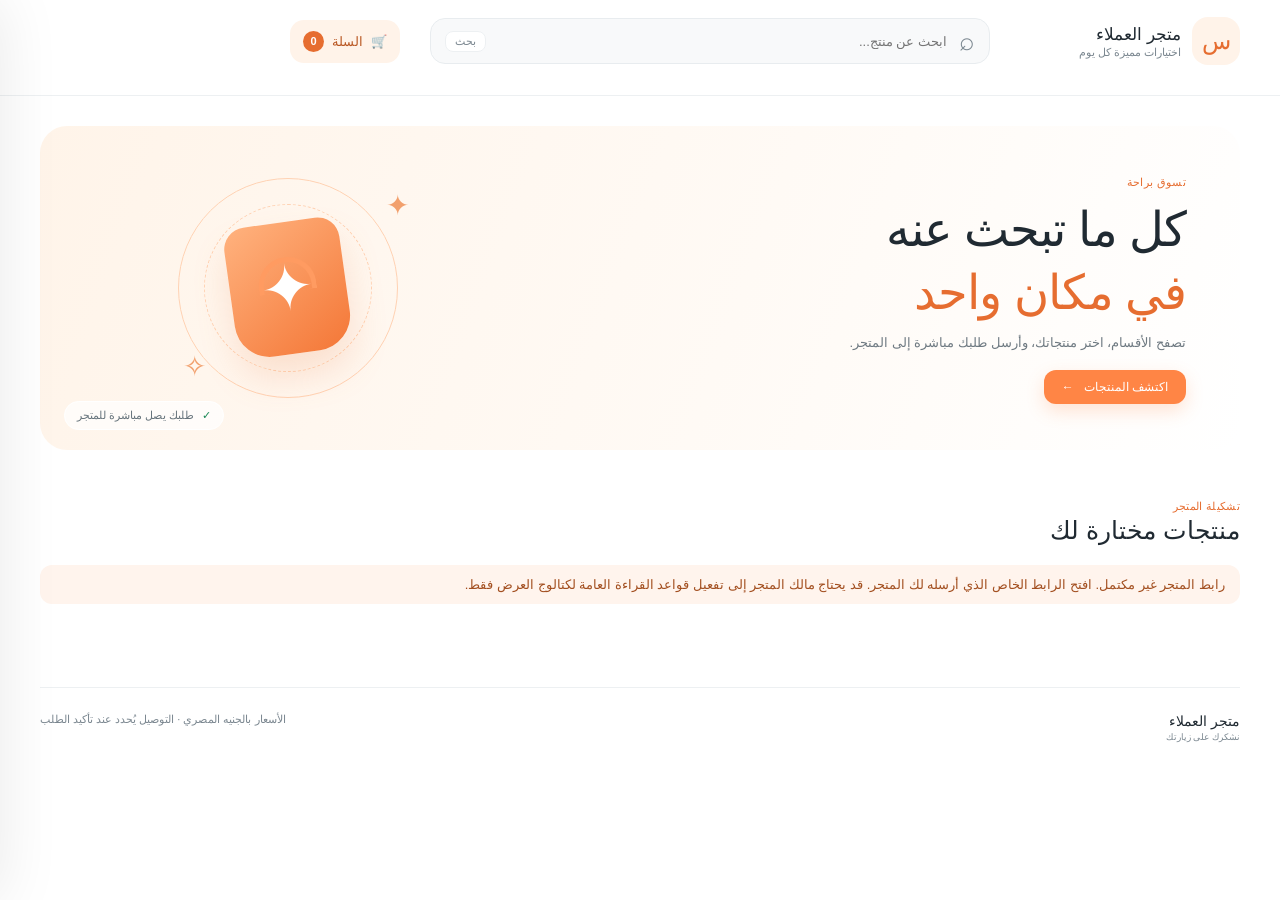
==== index.html @ 96eb4112 "Add files via upload Upload storefront files" ====
<!doctype html>
<html lang="ar" dir="rtl">
<head>
  <meta charset="utf-8">
  <meta name="viewport" content="width=device-width, initial-scale=1">
  <meta name="theme-color" content="#fff8f2">
  <meta name="description" content="تسوق منتجات المتجر بسهولة وأمان.">
  <title>متجر العملاء</title>
  <link rel="stylesheet" href="styles.css">
  <script src="firebase-config.js" defer></script>
  <script src="storefront.js" defer></script>
</head>
<body>
  <div id="loading" class="loading-screen" role="status" aria-live="polite">
    <span class="spinner"></span><span>نجهز المتجر لك...</span>
  </div>
  <header class="site-header">
    <div class="header-main wrap">
      <a class="brand" href="#top" aria-label="الصفحة الرئيسية">
        <span class="brand-logo-wrap"><img id="store-logo" alt="" hidden><span id="logo-fallback" class="logo-fallback">س</span></span>
        <span><strong id="store-name">متجر العملاء</strong><small>اختيارات مميزة كل يوم</small></span>
      </a>
      <label class="search"><span aria-hidden="true">⌕</span><input id="search-input" type="search" placeholder="ابحث عن منتج..." autocomplete="off"><kbd>بحث</kbd></label>
      <button id="cart-open" class="cart-button" type="button" aria-label="فتح سلة التسوق"><span aria-hidden="true">🛒</span><span>السلة</span><b id="cart-count">0</b></button>
    </div>
    <nav id="category-nav" class="category-nav wrap" aria-label="أقسام المتجر"></nav>
  </header>
  <main id="top" class="wrap">
    <section class="hero">
      <div class="hero-copy"><span class="eyebrow">تسوق براحة</span><h1>كل ما تبحث عنه<br><em>في مكان واحد</em></h1><p>تصفح الأقسام، اختر منتجاتك، وأرسل طلبك مباشرة إلى المتجر.</p><a href="#products" class="hero-link">اكتشف المنتجات <span aria-hidden="true">←</span></a></div>
      <div class="hero-art" aria-hidden="true"><span class="hero-orbit orbit-one"></span><span class="hero-orbit orbit-two"></span><span class="hero-bag">✦</span><span class="spark spark-one">✦</span><span class="spark spark-two">✧</span></div>
      <div class="hero-pill"><span>✓</span> طلبك يصل مباشرة للمتجر</div>
    </section>
    <section class="section-heading" id="products"><div><span class="eyebrow">تشكيلة المتجر</span><h2 id="section-title">منتجات مختارة لك</h2></div><span id="product-count" class="result-count"></span></section>
    <div id="notice" class="notice" hidden></div>
    <section id="product-grid" class="product-grid" aria-live="polite"></section>
    <div id="empty-state" class="empty-state" hidden><span>⌕</span><h3>لا توجد منتجات هنا الآن</h3><p>جرّب اختيار قسم آخر أو تغيير عبارة البحث.</p></div>
    <footer class="site-footer"><div class="footer-brand"><span id="footer-store-name">متجر العملاء</span><small>نشكرك على زيارتك</small></div><span>الأسعار بالجنيه المصري · التوصيل يُحدد عند تأكيد الطلب</span></footer>
  </main>

  <div id="cart-overlay" class="overlay" hidden></div>
  <aside id="cart-drawer" class="cart-drawer" aria-label="سلة التسوق" aria-hidden="true">
    <div class="drawer-head"><div><span class="eyebrow">مشترياتك</span><h2>سلة التسوق</h2></div><button id="cart-close" class="icon-button" type="button" aria-label="إغلاق السلة">×</button></div>
    <div id="cart-items" class="cart-items"></div>
    <div class="cart-bottom"><div class="total-row"><span>الإجمالي</span><strong id="cart-total">0 ج.م</strong></div><p class="shipping-note">السعر لا يشمل التوصيل. يتم تحديد رسوم التوصيل عند التواصل معك.</p><button id="checkout-open" class="primary-button full" type="button" disabled>متابعة الشراء <span>←</span></button></div>
  </aside>

  <div id="checkout-overlay" class="overlay modal-overlay" hidden></div>
  <section id="checkout-modal" class="checkout-modal" role="dialog" aria-modal="true" aria-labelledby="checkout-title" aria-hidden="true">
    <div class="drawer-head"><div><span class="eyebrow">خطوة أخيرة</span><h2 id="checkout-title">بيانات التوصيل</h2></div><button id="checkout-close" class="icon-button" type="button" aria-label="إغلاق">×</button></div>
    <p class="modal-summary">أدخل بياناتك ليراجع المتجر طلبك ويتواصل معك لتأكيد التوصيل.</p>
    <form id="checkout-form">
      <label>الاسم الكامل<input name="customerName" maxlength="100" required autocomplete="name"></label>
      <label>رقم الهاتف<input name="phone" type="tel" maxlength="30" required autocomplete="tel" inputmode="tel"></label>
      <label>العنوان بالتفصيل<textarea name="address" maxlength="500" required rows="3" autocomplete="street-address"></textarea></label>
      <label>ملاحظات إضافية <span class="optional">اختياري</span><textarea name="notes" maxlength="300" rows="2"></textarea></label>
      <div class="checkout-total"><span>الإجمالي قبل التوصيل</span><strong id="checkout-total">0 ج.م</strong></div>
      <button id="submit-order" class="primary-button full" type="submit">إرسال الطلب</button>
      <p id="checkout-message" class="form-message" role="status"></p>
    </form>
  </section>
</body>
</html>
---- styles.css ----
:root{font-family:"Cairo",Tahoma,Arial,sans-serif;color:#202a32;background:#fff;font-synthesis:none;text-rendering:optimizeLegibility;--orange:#ff8545;--orange-dark:#e66d30;--peach:#fff3e9;--ink:#202a32;--muted:#7b8790;--line:#edf0f2;--green:#198754;--shadow:0 12px 36px rgba(32,42,50,.08)}*{box-sizing:border-box}body{margin:0;background:#fff}button,input,textarea{font:inherit}button{cursor:pointer}.wrap{width:min(1200px,calc(100% - 40px));margin-inline:auto}.loading-screen{position:fixed;inset:0;background:#fff;z-index:50;display:flex;align-items:center;justify-content:center;gap:12px;color:var(--muted);transition:opacity .25s}.loading-screen.done{opacity:0;pointer-events:none}.spinner{width:24px;height:24px;border:3px solid #ffe0ca;border-top-color:var(--orange);border-radius:50%;animation:spin .7s linear infinite}@keyframes spin{to{transform:rotate(360deg)}}.site-header{position:sticky;top:0;background:rgba(255,255,255,.96);backdrop-filter:blur(14px);z-index:10;border-bottom:1px solid var(--line)}.header-main{height:82px;display:flex;align-items:center;gap:30px}.brand{display:flex;align-items:center;gap:11px;text-decoration:none;color:inherit;min-width:220px}.brand-logo-wrap{width:48px;height:48px;border-radius:16px;background:var(--peach);display:grid;place-items:center;overflow:hidden}.brand-logo-wrap img{width:100%;height:100%;object-fit:cover}.logo-fallback{font-size:24px;font-weight:800;color:var(--orange-dark)}.brand strong,.brand small{display:block}.brand strong{font-size:17px}.brand small{font-size:11px;color:var(--muted);margin-top:1px}.search{display:flex;align-items:center;gap:10px;flex:1;max-width:560px;height:46px;border:1px solid #e8ecef;background:#f8f9fa;border-radius:15px;padding:0 14px;color:var(--muted)}.search>span{font-size:26px;line-height:1}.search input{min-width:0;flex:1;border:0;outline:0;background:transparent;color:var(--ink);font-size:13px}.search kbd{font:inherit;font-size:11px;border-radius:8px;padding:3px 9px;background:#fff;border:1px solid var(--line)}.cart-button{display:flex;align-items:center;gap:8px;border:0;background:var(--peach);color:#b95723;border-radius:14px;padding:11px 13px;font-size:13px;font-weight:700;white-space:nowrap}.cart-button b{display:grid;place-items:center;min-width:21px;height:21px;padding:0 5px;border-radius:20px;color:#fff;background:var(--orange-dark);font-size:11px}.category-nav{display:flex;gap:9px;overflow:auto;scrollbar-width:none;padding:0 0 13px}.category-nav::-webkit-scrollbar{display:none}.category-chip{border:1px solid transparent;background:#f6f7f8;border-radius:20px;padding:7px 17px;color:#56616a;font-size:12px;white-space:nowrap;transition:.18s}.category-chip:hover,.category-chip.active{background:var(--peach);color:#c65e27;border-color:#ffdfc9}.hero{position:relative;margin:30px auto 46px;min-height:300px;border-radius:27px;overflow:hidden;background:linear-gradient(110deg,#fff4e9,#fffaf5 58%,#fff);padding:46px 54px;display:flex;align-items:center}.hero-copy{position:relative;z-index:2;max-width:490px}.eyebrow{text-transform:none;font-size:11px;font-weight:700;letter-spacing:.03em;color:var(--orange-dark)}.hero h1{font-size:clamp(30px,4vw,48px);line-height:1.32;margin:8px 0 10px;letter-spacing:-1px}.hero h1 em{font-style:normal;color:var(--orange-dark)}.hero p{font-size:13px;color:#6f7a82;margin:0 0 20px}.hero-link{display:inline-flex;gap:10px;align-items:center;background:var(--orange);color:white;text-decoration:none;border-radius:12px;padding:10px 18px;font-size:12px;font-weight:700;box-shadow:0 7px 18px #ff854538}.hero-art{position:absolute;left:9%;top:50%;transform:translateY(-50%);width:280px;height:250px;display:grid;place-items:center}.hero-orbit{position:absolute;border-radius:50%;border:1px solid #ffd2b3}.orbit-one{width:220px;height:220px}.orbit-two{width:168px;height:168px;border-style:dashed}.hero-bag{width:116px;height:132px;background:linear-gradient(145deg,#ffb27e,#f47737);color:#fff;font-size:64px;display:grid;place-items:center;border-radius:22px 22px 35px 35px;box-shadow:0 22px 36px #e9895033;transform:rotate(-8deg)}.hero-bag:before{content:"";position:absolute;width:48px;height:30px;border:5px solid #ff9b61;border-bottom:0;border-radius:30px 30px 0 0;top:35px}.spark{position:absolute;color:#f2a06d;font-size:28px}.spark-one{right:19px;top:26px}.spark-two{left:35px;bottom:30px}.hero-pill{position:absolute;bottom:20px;left:24px;color:#66737b;font-size:11px;background:#ffffffb8;border:1px solid #fff;border-radius:30px;padding:7px 12px}.hero-pill span{color:var(--green);font-weight:800;margin-left:5px}.section-heading{display:flex;align-items:end;justify-content:space-between;margin:0 0 20px}.section-heading h2{font-size:25px;margin:2px 0 0}.result-count{font-size:12px;color:var(--muted)}.product-grid{display:grid;grid-template-columns:repeat(4,minmax(0,1fr));gap:18px}.product-card{min-width:0;border:1px solid #edf0f2;border-radius:18px;background:white;overflow:hidden;transition:transform .2s,box-shadow .2s,border-color .2s}.product-card:hover{transform:translateY(-4px);box-shadow:var(--shadow);border-color:#ffe1cd}.product-image{height:220px;background:#f6f7f8;position:relative;overflow:hidden}.product-image img{width:100%;height:100%;object-fit:cover;display:block;transition:transform .35s}.product-card:hover .product-image img{transform:scale(1.04)}.image-placeholder{height:100%;display:grid;place-items:center;color:#c9cfd3;font-size:52px;background:linear-gradient(135deg,#f9f3ee,#f5f7f8)}.discount-badge{position:absolute;top:12px;right:12px;background:#ff744d;color:white;padding:4px 9px;border-radius:9px;font-size:10px;font-weight:800}.photo-count{position:absolute;bottom:10px;left:10px;background:#202a32a6;color:#fff;border-radius:20px;padding:3px 8px;font-size:10px}.product-info{padding:13px 14px 14px}.product-category{font-size:10px;color:var(--orange-dark);font-weight:700}.product-name{font-size:13px;line-height:1.7;height:45px;overflow:hidden;margin:4px 0;color:#303b43}.product-description{font-size:11px;color:var(--muted);height:35px;overflow:hidden;margin:-1px 0 8px;line-height:1.6}.price-line{display:flex;align-items:baseline;gap:8px;flex-wrap:wrap}.current-price{font-size:18px;font-weight:800;color:#242f37}.old-price{font-size:11px;text-decoration:line-through;color:#9ba4aa}.currency{font-size:10px;color:var(--muted)}.add-cart{width:100%;margin-top:12px;border:1px solid #ffdfca;color:#c65e27;background:#fff8f2;border-radius:11px;padding:9px;font-weight:700;font-size:12px;transition:.2s}.add-cart:hover{background:var(--orange);color:#fff;border-color:var(--orange)}.empty-state{text-align:center;padding:70px 15px;color:var(--muted)}.empty-state>span{font-size:36px;color:#ffbc94}.empty-state h3{color:var(--ink);margin:8px 0}.empty-state p{font-size:13px}.notice{margin-bottom:18px;padding:12px 15px;border-radius:12px;background:#fff4ed;color:#a34f20;font-size:13px}.site-footer{border-top:1px solid var(--line);margin-top:65px;padding:25px 0 34px;display:flex;justify-content:space-between;gap:18px;color:var(--muted);font-size:11px}.footer-brand span,.footer-brand small{display:block}.footer-brand span{font-size:14px;color:var(--ink);font-weight:700}.footer-brand small{margin-top:2px}.overlay{position:fixed;inset:0;background:rgba(20,29,36,.42);z-index:20;backdrop-filter:blur(2px)}.cart-drawer{position:fixed;z-index:21;inset-block:0;left:0;width:min(440px,100%);background:#fff;transform:translateX(-105%);transition:transform .27s ease;display:flex;flex-direction:column;padding:25px 24px 20px;box-shadow:20px 0 60px #00000018}.cart-drawer.open{transform:translateX(0)}.drawer-head{display:flex;align-items:center;justify-content:space-between;border-bottom:1px solid var(--line);padding-bottom:16px}.drawer-head h2{font-size:22px;margin:1px 0 0}.icon-button{border:0;background:#f4f5f6;color:#5e6971;border-radius:50%;width:36px;height:36px;font-size:24px;line-height:1}.cart-items{overflow:auto;flex:1;padding:12px 0}.cart-empty{text-align:center;color:var(--muted);padding:55px 10px;font-size:13px}.cart-row{display:grid;grid-template-columns:68px 1fr auto;gap:12px;padding:13px 0;border-bottom:1px solid var(--line)}.cart-thumb{width:68px;height:70px;object-fit:cover;border-radius:12px;background:#f5f6f7}.cart-row-name{font-size:12px;font-weight:700;line-height:1.6}.cart-row-price{font-size:11px;color:#b65725;margin-top:4px}.quantity-control{display:flex;align-items:center;gap:9px;margin-top:8px}.quantity-control button{width:25px;height:25px;border:1px solid var(--line);background:white;border-radius:8px;color:#66727b}.quantity-control span{font-size:11px;min-width:12px;text-align:center}.remove-item{align-self:start;border:0;background:none;color:#a6afb4;font-size:18px}.cart-bottom{border-top:1px solid var(--line);padding-top:16px}.total-row,.checkout-total{display:flex;justify-content:space-between;align-items:center;font-size:13px}.total-row strong,.checkout-total strong{font-size:19px}.shipping-note{font-size:11px;color:var(--muted);line-height:1.8;margin:6px 0 15px}.primary-button{border:0;background:var(--orange);color:white;border-radius:12px;padding:13px 18px;font-size:13px;font-weight:800;box-shadow:0 7px 18px #ff85452d}.primary-button:disabled{opacity:.45;box-shadow:none;cursor:not-allowed}.primary-button:hover:not(:disabled){background:var(--orange-dark)}.primary-button.full{width:100%}.primary-button span{margin-right:6px}.checkout-modal{position:fixed;z-index:22;left:50%;top:50%;transform:translate(-50%,-45%) scale(.98);opacity:0;pointer-events:none;width:min(510px,calc(100% - 28px));max-height:min(90vh,800px);overflow:auto;background:#fff;border-radius:22px;padding:23px;box-shadow:0 25px 80px #0002;transition:opacity .2s,transform .2s}.checkout-modal.open{opacity:1;pointer-events:auto;transform:translate(-50%,-50%) scale(1)}.modal-overlay{z-index:21}.modal-summary{font-size:12px;color:var(--muted);line-height:1.8;margin:15px 0}.checkout-modal form>label{display:block;margin:12px 0;font-size:12px;font-weight:700}.checkout-modal input,.checkout-modal textarea{display:block;width:100%;margin-top:6px;padding:10px 12px;border:1px solid #e6eaed;border-radius:10px;outline:none;resize:vertical;font-weight:400;font-size:13px}.checkout-modal input:focus,.checkout-modal textarea:focus{border-color:#ffb184;box-shadow:0 0 0 3px #ff85451c}.optional{color:var(--muted);font-weight:400}.checkout-total{border-top:1px solid var(--line);padding:14px 0;margin-top:10px}.form-message{font-size:12px;color:var(--muted);min-height:20px;text-align:center;margin-bottom:0}.form-message.error{color:#b42318}.form-message.success{color:var(--green)}body.lock-scroll{overflow:hidden}
@media(max-width:900px){.product-grid{grid-template-columns:repeat(3,minmax(0,1fr))}.hero-art{left:3%;opacity:.75}.hero-copy{max-width:55%}.brand{min-width:185px}.header-main{gap:16px}}
@media(max-width:650px){.wrap{width:min(100% - 26px,520px)}.header-main{height:auto;min-height:72px;gap:10px;flex-wrap:wrap;padding:11px 0}.brand{min-width:0;flex:1}.brand-logo-wrap{width:42px;height:42px}.brand strong{font-size:14px}.brand small{font-size:10px}.search{order:3;max-width:none;flex-basis:100%;height:42px}.cart-button{padding:10px}.cart-button>span:nth-child(2){display:none}.category-nav{padding-bottom:10px}.hero{min-height:270px;margin:20px auto 35px;padding:30px 23px;border-radius:21px}.hero-copy{max-width:75%}.hero h1{font-size:32px}.hero p{font-size:11px;max-width:230px}.hero-art{left:-60px;transform:translateY(-50%) scale(.72);opacity:.42}.hero-pill{font-size:9px;bottom:13px;left:12px}.section-heading h2{font-size:21px}.product-grid{grid-template-columns:repeat(2,minmax(0,1fr));gap:11px}.product-image{height:clamp(145px,48vw,220px)}.product-info{padding:10px}.product-name{font-size:12px;height:41px}.product-description{font-size:10px}.current-price{font-size:16px}.add-cart{font-size:11px;padding:8px}.site-footer{flex-direction:column;margin-top:40px}.site-footer>span{max-width:300px}.cart-drawer{padding:20px 17px 15px}}
@media(prefers-reduced-motion:reduce){*,*:before,*:after{animation-duration:.01ms!important;animation-iteration-count:1!important;scroll-behavior:auto!important;transition-duration:.01ms!important}}
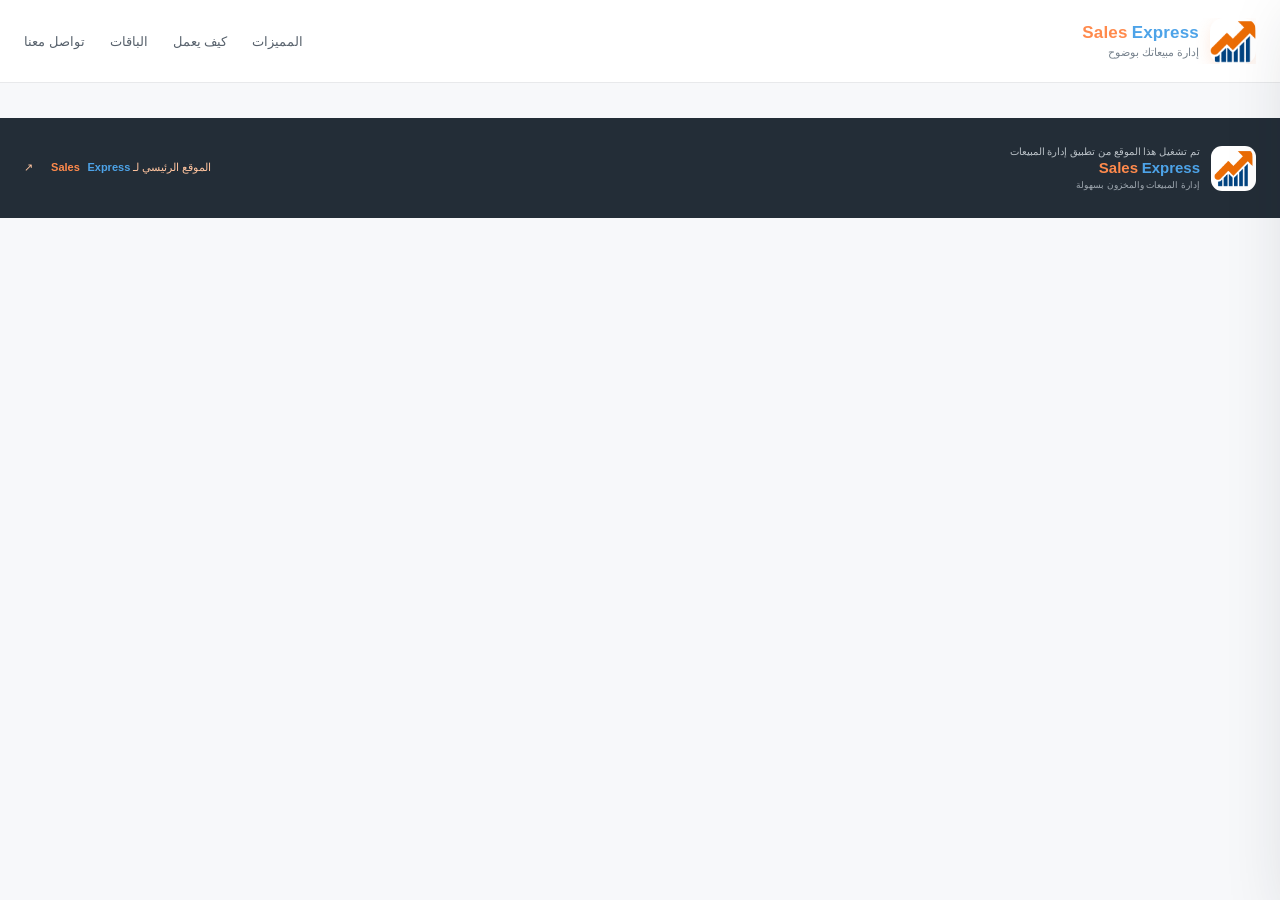
==== commit beda8f59: "Add files via upload" ====
--- a/index.html
+++ b/index.html
@@ -1,63 +1,70 @@
 <!doctype html>
 <html lang="ar" dir="rtl">
 <head>
-  <meta charset="utf-8">
-  <meta name="viewport" content="width=device-width, initial-scale=1">
-  <meta name="theme-color" content="#fff8f2">
-  <meta name="description" content="تسوق منتجات المتجر بسهولة وأمان.">
-  <title>متجر العملاء</title>
-  <link rel="stylesheet" href="styles.css">
-  <script src="firebase-config.js" defer></script>
-  <script src="storefront.js" defer></script>
+  <meta charset="utf-8"><meta name="viewport" content="width=device-width, initial-scale=1">
+  <meta name="theme-color" content="#f7f8fa"><meta name="description" content="Sales Express — نظام إدارة مبيعات ومخزون وفواتير متكامل.">
+  <title>Sales Express | إدارة مبيعاتك بسهولة</title>
+  <link rel="icon" href="assets/sales-express.ico"><link rel="stylesheet" href="styles.css">
+  <script src="firebase-config.js" defer></script><script src="storefront.js" defer></script>
 </head>
 <body>
-  <div id="loading" class="loading-screen" role="status" aria-live="polite">
-    <span class="spinner"></span><span>نجهز المتجر لك...</span>
-  </div>
+  <div id="loading" class="loading-screen" role="status" aria-live="polite"><span class="spinner"></span><span>نجهز لك التجربة...</span></div>
   <header class="site-header">
     <div class="header-main wrap">
-      <a class="brand" href="#top" aria-label="الصفحة الرئيسية">
-        <span class="brand-logo-wrap"><img id="store-logo" alt="" hidden><span id="logo-fallback" class="logo-fallback">س</span></span>
-        <span><strong id="store-name">متجر العملاء</strong><small>اختيارات مميزة كل يوم</small></span>
+      <a class="app-brand" href="./" aria-label="الصفحة الرئيسية لتطبيق Sales Express">
+        <img src="assets/sales-express.png" alt="" class="app-logo"><span><strong class="brand-word"><span class="brand-sales">Sales</span><span class="brand-express">Express</span></strong><small>إدارة مبيعاتك بوضوح</small></span>
       </a>
-      <label class="search"><span aria-hidden="true">⌕</span><input id="search-input" type="search" placeholder="ابحث عن منتج..." autocomplete="off"><kbd>بحث</kbd></label>
-      <button id="cart-open" class="cart-button" type="button" aria-label="فتح سلة التسوق"><span aria-hidden="true">🛒</span><span>السلة</span><b id="cart-count">0</b></button>
+      <label id="store-search" class="search" hidden><svg viewBox="0 0 24 24" aria-hidden="true"><circle cx="10.8" cy="10.8" r="6.3"></circle><path d="m16 16 4.5 4.5"></path></svg><input id="search-input" type="search" placeholder="ابحث عن منتج أو كود..." autocomplete="off"><kbd>بحث</kbd></label>
+      <nav class="top-links" id="marketing-nav"><a href="#features">المميزات</a><a href="#workflow">كيف يعمل</a><a href="#plans">الباقات</a><a href="#contact">تواصل معنا</a></nav>
+      <div id="store-actions" class="header-actions" hidden>
+        <button id="store-info-open" class="header-icon-button" type="button" aria-label="معلومات المتجر" title="معلومات المتجر"><svg viewBox="0 0 24 24" aria-hidden="true"><path d="M4 6h16M4 12h16M4 18h16"></path></svg><span>المتجر</span></button>
+        <button id="categories-open" class="header-icon-button" type="button" aria-expanded="false"><svg viewBox="0 0 24 24" aria-hidden="true"><rect x="4" y="4" width="6" height="6" rx="1"></rect><rect x="14" y="4" width="6" height="6" rx="1"></rect><rect x="4" y="14" width="6" height="6" rx="1"></rect><rect x="14" y="14" width="6" height="6" rx="1"></rect></svg><span>الأقسام <b id="category-count">0</b></span></button>
+        <button id="orders-open" class="header-icon-button" type="button"><svg viewBox="0 0 24 24" aria-hidden="true"><path d="M6 3h12v18l-6-3.5L6 21z"></path><path d="M9 8h6M9 12h6"></path></svg><span>طلباتي</span></button>
+        <button id="cart-open" class="cart-button" type="button" aria-label="فتح سلة التسوق"><svg viewBox="0 0 24 24" aria-hidden="true"><path d="M3 4h2l2.2 11.2a2 2 0 0 0 2 1.6h8.3a2 2 0 0 0 1.9-1.4L21 8H6"></path><circle cx="10" cy="20" r="1"></circle><circle cx="18" cy="20" r="1"></circle></svg><span>السلة</span><b id="cart-count">0</b></button>
+      </div>
     </div>
-    <nav id="category-nav" class="category-nav wrap" aria-label="أقسام المتجر"></nav>
+    <div id="category-panel" class="category-panel wrap" hidden><div class="category-panel-head"><div><small>اكتشف المتجر</small><strong>تصفح حسب القسم</strong></div><label class="category-search"><svg viewBox="0 0 24 24"><circle cx="10.8" cy="10.8" r="6.3"></circle><path d="m16 16 4.5 4.5"></path></svg><input id="category-search-input" type="search" placeholder="ابحث عن قسم"></label><button id="categories-close" class="quiet-close" type="button" aria-label="إغلاق قائمة الأقسام">×</button></div><div id="category-nav" class="category-grid" aria-label="أقسام المتجر"></div></div>
   </header>
-  <main id="top" class="wrap">
-    <section class="hero">
-      <div class="hero-copy"><span class="eyebrow">تسوق براحة</span><h1>كل ما تبحث عنه<br><em>في مكان واحد</em></h1><p>تصفح الأقسام، اختر منتجاتك، وأرسل طلبك مباشرة إلى المتجر.</p><a href="#products" class="hero-link">اكتشف المنتجات <span aria-hidden="true">←</span></a></div>
-      <div class="hero-art" aria-hidden="true"><span class="hero-orbit orbit-one"></span><span class="hero-orbit orbit-two"></span><span class="hero-bag">✦</span><span class="spark spark-one">✦</span><span class="spark spark-two">✧</span></div>
-      <div class="hero-pill"><span>✓</span> طلبك يصل مباشرة للمتجر</div>
+
+  <main id="marketing-view" class="marketing-view" hidden>
+    <section class="marketing-hero wrap">
+      <div class="marketing-copy"><span class="eyebrow"><i></i> نظام مبيعات متكامل لمتجرك</span><h1>كل تفاصيل تجارتك،<br><em>في مكان واحد.</em></h1><p>نظّم البيع والمخزون والفواتير والعملاء من واجهة واحدة واضحة. <span class="brand-word"><span class="brand-sales">Sales </span><span class="brand-express">Express</span><i class="brand-shine" aria-hidden="true"></i></span> يساعدك تتابع يومك، من أول حركة بيع إلى التقارير.</p><div class="hero-actions"><a class="primary-link" href="#features">اكتشف المميزات <span>←</span></a><a class="text-link" href="#workflow">كيف يعمل التطبيق</a></div><div class="trust-line"><span class="trust-mark"><svg viewBox="0 0 24 24"><path d="m5 12 4 4L19 6"></path></svg></span> بيانات متجرك منفصلة لكل حساب وفروعه</div></div>
+      <div class="hero-visual"><img src="assets/commerce-dashboard.svg" alt="رسم توضيحي للوحة مبيعات وإدارة مخزون"/><div class="floating-stat stat-sales"><small>متابعة يومك</small><strong>مبيعاتك أوضح</strong><span>من شاشة واحدة</span></div><div class="floating-stat stat-stock"><span class="stat-dot"></span><span>حركة المخزون</span><strong>محدّثة باستمرار</strong></div></div>
+      <div class="hero-glow"></div>
     </section>
-    <section class="section-heading" id="products"><div><span class="eyebrow">تشكيلة المتجر</span><h2 id="section-title">منتجات مختارة لك</h2></div><span id="product-count" class="result-count"></span></section>
-    <div id="notice" class="notice" hidden></div>
-    <section id="product-grid" class="product-grid" aria-live="polite"></section>
-    <div id="empty-state" class="empty-state" hidden><span>⌕</span><h3>لا توجد منتجات هنا الآن</h3><p>جرّب اختيار قسم آخر أو تغيير عبارة البحث.</p></div>
-    <footer class="site-footer"><div class="footer-brand"><span id="footer-store-name">متجر العملاء</span><small>نشكرك على زيارتك</small></div><span>الأسعار بالجنيه المصري · التوصيل يُحدد عند تأكيد الطلب</span></footer>
+    <section class="benefit-strip"><div class="wrap benefit-grid"><div><span class="benefit-icon"><svg viewBox="0 0 24 24"><path d="M4 5h16v14H4zM8 9h8M8 13h4"></path></svg></span><span><strong>بيع أسرع</strong><small>فاتورة منظمة بخطوات قليلة</small></span></div><div><span class="benefit-icon"><svg viewBox="0 0 24 24"><path d="M4 7h16v13H4zM8 7V5a4 4 0 0 1 8 0v2M8 12h8"></path></svg></span><span><strong>مخزون أدق</strong><small>المنتجات والحركات في صورة واحدة</small></span></div><div><span class="benefit-icon"><svg viewBox="0 0 24 24"><circle cx="9" cy="8" r="3"></circle><path d="M3 20v-1a6 6 0 0 1 12 0v1zM16 5a3 3 0 0 1 0 6M18 14a5 5 0 0 1 3 5v1"></path></svg></span><span><strong>عملاء وموردون</strong><small>تابع التعاملات والأرصدة بسهولة</small></span></div><div><span class="benefit-icon"><svg viewBox="0 0 24 24"><path d="M4 19V5M4 19h17M8 15l3-4 3 2 5-7"></path></svg></span><span><strong>تقارير مفهومة</strong><small>اقرأ أداء نشاطك بوضوح</small></span></div></div></section>
+    <section id="features" class="features-section wrap"><div class="section-intro"><span class="eyebrow">أدوات يومية في مكانها</span><h2>مصمم ليمشي مع شغلك،<br><em>مش يعطّله.</em></h2><p>كل جزء يخدم خطوة حقيقية في إدارة المتجر، بواجهة واحدة متناسقة.</p></div><div class="feature-grid">
+      <article class="feature-card feature-orange"><span class="feature-number">01</span><div class="feature-icon"><svg viewBox="0 0 24 24"><path d="M3 5h2l2.1 11h11.5L21 8H6M9 20h.01M18 20h.01"></path><path d="M9 11h7M12.5 7.5v7"></path></svg></div><h3>نقطة بيع سريعة</h3><p>أضف الأصناف بالبحث أو الباركود، راجع الإجمالي والخصم، ثم أكمل البيع واطبع الفاتورة.</p><span class="feature-tag">المبيعات والفواتير</span></article>
+      <article class="feature-card feature-dark"><span class="feature-number">02</span><div class="feature-icon"><svg viewBox="0 0 24 24"><path d="m4 7 8-4 8 4-8 4zM4 7v10l8 4 8-4V7M12 11v10M8 5l8 4"></path></svg></div><h3>إدارة المنتجات والمخزون</h3><p>نظّم الأصناف والأكواد والأسعار، وتابع حركة المخزون والجرد والتنبيهات من شاشة الإدارة.</p><span class="feature-tag">المنتجات والمخزون</span></article>
+      <article class="feature-card feature-lilac"><span class="feature-number">03</span><div class="feature-icon"><svg viewBox="0 0 24 24"><circle cx="9" cy="8" r="3"></circle><path d="M3 20v-1a6 6 0 0 1 12 0v1zM17 8h5M19.5 5.5v5M17 16h5"></path></svg></div><h3>ملفات العملاء والموردين</h3><p>اجمع بيانات التواصل والحسابات والمعاملات في سجل واضح يساعدك ترجع للمعلومة وقت الحاجة.</p><span class="feature-tag">علاقات التجارة</span></article>
+      <article class="feature-card feature-green"><span class="feature-number">04</span><div class="feature-icon"><svg viewBox="0 0 24 24"><path d="M4 19V5M4 19h17M7 15l4-4 3 2 6-7"></path><circle cx="20" cy="6" r="1"></circle></svg></div><h3>تقارير ومتابعة الأداء</h3><p>استعرض ملخصات وتقارير البيع والمخزون والمصروفات لتفهم حركة نشاطك وتتخذ قرارك.</p><span class="feature-tag">التقارير والتحليلات</span></article>
+      <article class="feature-card feature-blue"><span class="feature-number">05</span><div class="feature-icon"><svg viewBox="0 0 24 24"><path d="M5 4h14v16H5zM8 8h8M8 12h8M8 16h5"></path><path d="m15 17 2 2 4-5"></path></svg></div><h3>الورديات والصندوق</h3><p>تابع الوردية وحركة النقدية والإجراءات اليومية بسجل يسهل مراجعته.</p><span class="feature-tag">إدارة الوردية</span></article>
+      <article class="feature-card feature-rose"><span class="feature-number">06</span><div class="feature-icon"><svg viewBox="0 0 24 24"><path d="M5 3h10l4 4v14H5zM15 3v5h4M8 13h8M8 17h8"></path></svg></div><h3>المرتجعات وسجل العمليات</h3><p>ارجع للفاتورة عند الحاجة، وسجل المرتجعات والأنشطة لتبقى تفاصيل العمل مرتبة.</p><span class="feature-tag">المراجعة والتحكم</span></article>
+      <article class="feature-card feature-lilac"><span class="feature-number">07</span><div class="feature-icon"><svg viewBox="0 0 24 24"><circle cx="9" cy="8" r="3"></circle><path d="M3 20v-1a6 6 0 0 1 12 0v1zM16 11l2 2 4-5M17 4h4v4"></path></svg></div><h3>الموظفون والصلاحيات</h3><p>نظّم حسابات فريقك، وحدد لكل مستخدم الصلاحيات المناسبة لعمله داخل التطبيق.</p><span class="feature-tag">إدارة الفريق</span></article>
+      <article class="feature-card feature-blue"><span class="feature-number">08</span><div class="feature-icon"><svg viewBox="0 0 24 24"><path d="M6 8V3h12v5M6 17H4a2 2 0 0 1-2-2v-5a2 2 0 0 1 2-2h16a2 2 0 0 1 2 2v5a2 2 0 0 1-2 2h-2M6 14h12v7H6z"></path><circle cx="18" cy="11" r="1"></circle></svg></div><h3>طباعة مرنة للفواتير</h3><p>جهّز شكل الفاتورة المطبوعة وتابع إعدادات الطابعات بما يناسب طريقة عمل متجرك.</p><span class="feature-tag">الفواتير والطابعات</span></article>
+      <article class="feature-card feature-green"><span class="feature-number">09</span><div class="feature-icon"><svg viewBox="0 0 24 24"><path d="M12 3v12m-5-5 5 5 5-5M4 17v3h16v-3"></path><path d="M7 4h4"></path></svg></div><h3>نسخ احتياطي وإعدادات</h3><p>اضبط بيئة التطبيق واحفظ نسخة من بيانات العمل لمساعدتك في الرجوع إليها عند الحاجة.</p><span class="feature-tag">إعدادات التطبيق</span></article>
+      <article class="feature-card feature-orange"><span class="feature-number">10</span><div class="feature-icon"><svg viewBox="0 0 24 24"><path d="M3 4h2l2.1 11h11.5L21 8H6M9 20h.01M18 20h.01"></path><path d="M12 2v5m-2.5-2.5h5"></path></svg></div><h3>متجر إلكتروني وطلبات مباشرة</h3><p>اعرض منتجاتك على رابط متجرك، واستقبل طلبات العملاء داخل شاشة البيع في الكاشير.</p><span class="feature-tag">مبيعات عبر الإنترنت</span></article>
+    </div></section>
+    <section id="workflow" class="workflow-section"><div class="wrap workflow-layout"><div><span class="eyebrow">تجربة مترابطة</span><h2>من إدخال الصنف<br>إلى تقرير اليوم.</h2><p>ابدأ بالمنتجات والعملاء، سجّل البيع، واطبع الفاتورة، ثم راجع ملخص الأداء. المتجر الإلكتروني يضيف قناة طلبات مرتبطة بحسابك.</p><a class="primary-link" href="#contact">تعرّف على التطبيق <span>←</span></a></div><div class="workflow-steps"><article><b>١</b><div><strong>جهّز بيانات متجرك</strong><p>الأصناف والأسعار والعملاء في قاعدة الكاشير.</p></div></article><article><b>٢</b><div><strong>سجّل عملياتك اليومية</strong><p>مبيعات، فواتير، ورديات ومتابعة مخزون.</p></div></article><article><b>٣</b><div><strong>راجع الصورة كاملة</strong><p>تقارير وسجلات تساعدك على المتابعة.</p></div></article></div></div></section>
+    <section id="plans" class="plans-section"><div class="wrap"><div class="section-intro centered"><span class="eyebrow">اختر ما يناسب نشاطك</span><h2>باقات واضحة،<br><em>وتجربة تبدأ مجانًا.</em></h2><p>جرّب التطبيق أولًا لمدة ثلاثة أشهر، ثم اختر التجديد الشهري أو السنوي.</p></div><div class="plans-grid">
+      <article class="plan-card trial-plan"><div class="plan-top"><span class="plan-kicker">للمستخدمين الجدد</span><span class="plan-symbol">SE</span></div><h3>تجربة مجانية</h3><div class="plan-price"><strong>مجانية</strong></div><p class="plan-duration">لمدة 3 أشهر كاملة</p><ul><li>اكتشف أدوات البيع والمخزون</li><li>جرّب إدارة الفواتير والعملاء</li><li>تعرّف على التقارير والورديات</li></ul><a class="plan-button plan-button-soft" href="https://wa.me/201010714607?text=%D8%A3%D8%B1%D8%BA%D8%A8%20%D9%81%D9%8A%20%D8%AA%D9%81%D8%B9%D9%8A%D9%84%20%D8%A7%D9%84%D8%AA%D8%AC%D8%B1%D8%A8%D8%A9%20%D8%A7%D9%84%D9%85%D8%AC%D8%A7%D9%86%D9%8A%D8%A9%20%D9%84%D8%AA%D8%B7%D8%A8%D9%8A%D9%82%20Sales%20Express" target="_blank" rel="noopener">ابدأ التجربة</a></article>
+      <article class="plan-card"><div class="plan-top"><span class="plan-kicker">مرونة شهرية</span><span class="plan-symbol"><svg viewBox="0 0 24 24"><path d="M4 5h16v15H4zM8 3v4M16 3v4M4 10h16M8 14h3"></path></svg></span></div><h3>الباقة الشهرية</h3><div class="plan-price"><strong>800</strong><span>جنيه</span></div><p class="plan-duration">كل شهر</p><ul><li>استخدم أدوات <span class="brand-word"><span class="brand-sales">Sales </span><span class="brand-express">Express</span><i class="brand-shine" aria-hidden="true"></i></span></li><li>تابع البيع والمخزون والفواتير</li><li>دعم مباشر عبر واتساب</li></ul><a class="plan-button" href="https://wa.me/201010714607?text=%D8%A3%D8%B1%D8%BA%D8%A8%20%D9%81%D9%8A%20%D8%A7%D9%84%D8%A7%D8%B4%D8%AA%D8%B1%D8%A7%D9%83%20%D8%A7%D9%84%D8%B4%D9%87%D8%B1%D9%8A%20%D9%81%D9%8A%20Sales%20Express%20%D8%A8%D9%82%D9%8A%D9%85%D8%A9%20800%20%D8%AC%D9%86%D9%8A%D9%87" target="_blank" rel="noopener">اشترك شهريًا</a></article>
+      <article class="plan-card yearly-plan"><span class="popular-label">أفضل قيمة سنوية</span><div class="plan-top"><span class="plan-kicker">راحة طوال العام</span><span class="plan-symbol"><svg viewBox="0 0 24 24"><path d="M4 5h16v15H4zM8 3v4M16 3v4M4 10h16M8 14h8M8 17h5"></path></svg></span></div><h3>الباقة السنوية</h3><div class="plan-price"><strong>8,200</strong><span>جنيه</span></div><p class="plan-duration">سنة كاملة</p><div class="saving-callout"><span>توفيرك في السنة</span><strong>1,400 جنيه</strong><small>بدلًا من 9,600 جنيه عند الدفع شهريًا</small></div><ul><li>تجديد سنوي بسعر إجمالي واضح</li><li>كل أدوات البيع والإدارة</li><li>متابعة مباشرة عند الحاجة</li></ul><a class="plan-button" href="https://wa.me/201010714607?text=%D8%A3%D8%B1%D8%BA%D8%A8%20%D9%81%D9%8A%20%D8%A7%D9%84%D8%A7%D8%B4%D8%AA%D8%B1%D8%A7%D9%83%20%D8%A7%D9%84%D8%B3%D9%86%D9%88%D9%8A%20%D9%81%D9%8A%20Sales%20Express%20%D8%A8%D9%82%D9%8A%D9%85%D8%A9%208200%20%D8%AC%D9%86%D9%8A%D9%87" target="_blank" rel="noopener">اشترك سنويًا</a></article>
+    </div><div class="payment-note"><span class="vodafone-mark">V</span><span><strong>الدفع عبر Vodafone Cash فقط</strong><small>حوّل قيمة الباقة إلى رقم الدعم، ثم أرسل إيصال التحويل على واتساب لتأكيد الاشتراك.</small></span><a href="tel:+201010714607">+20 1010714607</a></div></div></section>
+    <section id="contact" class="contact-section wrap"><div class="contact-card"><div><span class="eyebrow">تواصل مباشر</span><h2>نحن هنا لمساعدتك.</h2><p>اتصل أو راسلنا عبر واتساب، وتابع حسابات <span class="brand-word"><span class="brand-sales">Sales </span><span class="brand-express">Express</span><i class="brand-shine" aria-hidden="true"></i></span> الرسمية.</p><a class="contact-phone" href="tel:+201010714607">+20 1010714607</a><div class="social-links"><a href="https://wa.me/201010714607" aria-label="واتساب" target="_blank" rel="noopener"><svg viewBox="0 0 24 24"><path d="M20 11.6a8 8 0 0 1-11.8 7L4 20l1.4-4A8 8 0 1 1 20 11.6Z"/><path d="M9 8.5c.6 2.6 2 4 4.5 4.8l1-1.2 2 .9c-.2 1.3-1.3 2.1-2.5 2-3.8-.4-6.6-3.1-7.2-6.8-.2-1.2.7-2.4 2-2.5l.8 2z"/></svg></a><a href="https://www.instagram.com/halim_ashref" aria-label="إنستجرام" target="_blank" rel="noopener"><svg viewBox="0 0 24 24"><rect x="3" y="3" width="18" height="18" rx="5"/><circle cx="12" cy="12" r="4"/><path d="M17.5 6.5h.01"/></svg></a><a href="https://x.com/Halim_X0" aria-label="X" target="_blank" rel="noopener"><svg viewBox="0 0 24 24"><path d="m4 4 16 16M20 4 4 20M4 4h5l11 16h-5z"/></svg></a></div></div><img src="assets/sales-express.png" alt="شعار تطبيق Sales Express" class="contact-logo"></div></section>
   </main>
 
-  <div id="cart-overlay" class="overlay" hidden></div>
-  <aside id="cart-drawer" class="cart-drawer" aria-label="سلة التسوق" aria-hidden="true">
-    <div class="drawer-head"><div><span class="eyebrow">مشترياتك</span><h2>سلة التسوق</h2></div><button id="cart-close" class="icon-button" type="button" aria-label="إغلاق السلة">×</button></div>
-    <div id="cart-items" class="cart-items"></div>
-    <div class="cart-bottom"><div class="total-row"><span>الإجمالي</span><strong id="cart-total">0 ج.م</strong></div><p class="shipping-note">السعر لا يشمل التوصيل. يتم تحديد رسوم التوصيل عند التواصل معك.</p><button id="checkout-open" class="primary-button full" type="button" disabled>متابعة الشراء <span>←</span></button></div>
-  </aside>
+  <main id="storefront-view" class="storefront-view" hidden>
+    <section class="store-hero wrap"><div class="store-hero-copy"><span class="eyebrow"><i></i><span id="store-hero-kicker">تسوق من متجرك المفضل</span></span><h1>اختيارات تستحق<br><em>أن تكون لك.</em></h1><p>تصفح المنتجات حسب القسم، افتح التفاصيل والصور، ثم أرسل طلبك للمتجر بسهولة.</p><a href="#products" class="primary-link">ابدأ التصفح <span>←</span></a><div class="store-promise"><span></span> طلبك يصل مباشرة إلى المتجر</div></div><img class="store-hero-art" src="assets/storefront-hero.svg" alt=""/></section>
+    <section id="customer-orders" class="customer-orders wrap" hidden><div class="section-heading"><div><span class="eyebrow">متابعة مشترياتك</span><h2>طلباتي على هذا الجهاز</h2></div><button id="orders-close" class="quiet-close" type="button" aria-label="إخفاء الطلبات">×</button></div><div id="order-history-list" class="order-history-list"></div></section>
+    <section class="products-section wrap" id="products"><div class="section-heading"><div><span class="eyebrow">تسوّق بسهولة</span><h2 id="section-title">كل منتجات المتجر</h2></div><span id="product-count" class="result-count"></span></div><div id="notice" class="notice" hidden></div><section id="product-grid" class="product-grid" aria-live="polite"></section><div id="empty-state" class="empty-state" hidden><div class="empty-art"><svg viewBox="0 0 100 100"><path d="M21 31h58l-5 48H26zM35 34a15 15 0 0 1 30 0"/><path d="M40 52h20"/></svg></div><h3>لا توجد منتجات في هذا القسم</h3><p>اختر قسمًا آخر أو جرّب البحث باسم المنتج.</p></div></section>
+  </main>
 
-  <div id="checkout-overlay" class="overlay modal-overlay" hidden></div>
-  <section id="checkout-modal" class="checkout-modal" role="dialog" aria-modal="true" aria-labelledby="checkout-title" aria-hidden="true">
-    <div class="drawer-head"><div><span class="eyebrow">خطوة أخيرة</span><h2 id="checkout-title">بيانات التوصيل</h2></div><button id="checkout-close" class="icon-button" type="button" aria-label="إغلاق">×</button></div>
-    <p class="modal-summary">أدخل بياناتك ليراجع المتجر طلبك ويتواصل معك لتأكيد التوصيل.</p>
-    <form id="checkout-form">
-      <label>الاسم الكامل<input name="customerName" maxlength="100" required autocomplete="name"></label>
-      <label>رقم الهاتف<input name="phone" type="tel" maxlength="30" required autocomplete="tel" inputmode="tel"></label>
-      <label>العنوان بالتفصيل<textarea name="address" maxlength="500" required rows="3" autocomplete="street-address"></textarea></label>
-      <label>ملاحظات إضافية <span class="optional">اختياري</span><textarea name="notes" maxlength="300" rows="2"></textarea></label>
-      <div class="checkout-total"><span>الإجمالي قبل التوصيل</span><strong id="checkout-total">0 ج.م</strong></div>
-      <button id="submit-order" class="primary-button full" type="submit">إرسال الطلب</button>
-      <p id="checkout-message" class="form-message" role="status"></p>
-    </form>
-  </section>
-</body>
-</html>
+  <footer class="app-footer"><div class="wrap footer-inner"><a class="footer-brand" href="./"><img src="assets/sales-express.png" alt="شعار Sales Express"><span><strong>تم تشغيل هذا الموقع من تطبيق إدارة المبيعات</strong><b class="brand-word"><span class="brand-sales">Sales</span><span class="brand-express">Express</span></b><small>إدارة المبيعات والمخزون بسهولة</small></span></a><a class="footer-home" href="https://salesexpress05-crypto.github.io/Sales-Express-Storefront/">الموقع الرئيسي لـ <span class="brand-word"><span class="brand-sales">Sales</span><span class="brand-express">Express</span><i class="brand-shine" aria-hidden="true"></i></span> <span>↗</span></a></div></footer>
+
+  <div id="cart-overlay" class="overlay" hidden></div><aside id="cart-drawer" class="cart-drawer" aria-label="سلة التسوق" aria-hidden="true"><div class="drawer-head"><div><span class="eyebrow">مشترياتك</span><h2>سلة التسوق</h2></div><button id="cart-close" class="quiet-close" type="button" aria-label="إغلاق السلة">×</button></div><div id="cart-items" class="cart-items"></div><div class="cart-bottom"><div class="total-row"><span>الإجمالي</span><strong id="cart-total">0 ج.م</strong></div><p class="shipping-note">السعر لا يشمل التوصيل. يتم تحديد رسوم التوصيل عند التواصل معك.</p><button id="checkout-open" class="primary-button full" type="button" disabled>متابعة الشراء <span>←</span></button></div></aside>
+  <div id="checkout-overlay" class="overlay modal-overlay" hidden></div><section id="checkout-modal" class="checkout-modal" role="dialog" aria-modal="true" aria-labelledby="checkout-title" aria-hidden="true"><div class="drawer-head"><div><span class="eyebrow">خطوة أخيرة</span><h2 id="checkout-title">بيانات التوصيل</h2></div><button id="checkout-close" class="quiet-close" type="button" aria-label="إغلاق">×</button></div><p class="modal-summary">أدخل بياناتك ليراجع المتجر طلبك ويتواصل معك لتأكيد التوصيل.</p><form id="checkout-form"><label>الاسم الكامل<input name="customerName" maxlength="100" required autocomplete="name"></label><label>رقم الهاتف<input name="phone" type="tel" maxlength="30" required autocomplete="tel" inputmode="tel"></label><label>العنوان بالتفصيل<textarea name="address" maxlength="500" required rows="3" autocomplete="street-address"></textarea></label><label>ملاحظات إضافية <span class="optional">اختياري</span><textarea name="notes" maxlength="300" rows="2"></textarea></label><div class="checkout-total"><span>الإجمالي قبل التوصيل</span><strong id="checkout-total">0 ج.م</strong></div><button id="submit-order" class="primary-button full" type="submit">إرسال الطلب</button><p id="checkout-message" class="form-message" role="status"></p></form></section>
+
+  <div id="frame-overlay" class="frame-overlay" hidden><section class="frame-modal" role="dialog" aria-modal="true" aria-label="تفاصيل المتجر"><div class="frame-topbar"><span class="frame-brand"><img src="assets/sales-express.png" alt=""><b class="brand-word"><span class="brand-sales">Sales</span><span class="brand-express">Express</span></b></span><button id="frame-close" class="quiet-close" type="button" aria-label="إغلاق">×</button></div><iframe id="store-frame" title="تفاصيل المتجر أو المنتج" src="about:blank" loading="eager" sandbox="allow-scripts allow-same-origin"></iframe></section></div>
+</body></html>
+
--- a/styles.css
+++ b/styles.css
@@ -1,4 +1,17 @@
-:root{font-family:"Cairo",Tahoma,Arial,sans-serif;color:#202a32;background:#fff;font-synthesis:none;text-rendering:optimizeLegibility;--orange:#ff8545;--orange-dark:#e66d30;--peach:#fff3e9;--ink:#202a32;--muted:#7b8790;--line:#edf0f2;--green:#198754;--shadow:0 12px 36px rgba(32,42,50,.08)}*{box-sizing:border-box}body{margin:0;background:#fff}button,input,textarea{font:inherit}button{cursor:pointer}.wrap{width:min(1200px,calc(100% - 40px));margin-inline:auto}.loading-screen{position:fixed;inset:0;background:#fff;z-index:50;display:flex;align-items:center;justify-content:center;gap:12px;color:var(--muted);transition:opacity .25s}.loading-screen.done{opacity:0;pointer-events:none}.spinner{width:24px;height:24px;border:3px solid #ffe0ca;border-top-color:var(--orange);border-radius:50%;animation:spin .7s linear infinite}@keyframes spin{to{transform:rotate(360deg)}}.site-header{position:sticky;top:0;background:rgba(255,255,255,.96);backdrop-filter:blur(14px);z-index:10;border-bottom:1px solid var(--line)}.header-main{height:82px;display:flex;align-items:center;gap:30px}.brand{display:flex;align-items:center;gap:11px;text-decoration:none;color:inherit;min-width:220px}.brand-logo-wrap{width:48px;height:48px;border-radius:16px;background:var(--peach);display:grid;place-items:center;overflow:hidden}.brand-logo-wrap img{width:100%;height:100%;object-fit:cover}.logo-fallback{font-size:24px;font-weight:800;color:var(--orange-dark)}.brand strong,.brand small{display:block}.brand strong{font-size:17px}.brand small{font-size:11px;color:var(--muted);margin-top:1px}.search{display:flex;align-items:center;gap:10px;flex:1;max-width:560px;height:46px;border:1px solid #e8ecef;background:#f8f9fa;border-radius:15px;padding:0 14px;color:var(--muted)}.search>span{font-size:26px;line-height:1}.search input{min-width:0;flex:1;border:0;outline:0;background:transparent;color:var(--ink);font-size:13px}.search kbd{font:inherit;font-size:11px;border-radius:8px;padding:3px 9px;background:#fff;border:1px solid var(--line)}.cart-button{display:flex;align-items:center;gap:8px;border:0;background:var(--peach);color:#b95723;border-radius:14px;padding:11px 13px;font-size:13px;font-weight:700;white-space:nowrap}.cart-button b{display:grid;place-items:center;min-width:21px;height:21px;padding:0 5px;border-radius:20px;color:#fff;background:var(--orange-dark);font-size:11px}.category-nav{display:flex;gap:9px;overflow:auto;scrollbar-width:none;padding:0 0 13px}.category-nav::-webkit-scrollbar{display:none}.category-chip{border:1px solid transparent;background:#f6f7f8;border-radius:20px;padding:7px 17px;color:#56616a;font-size:12px;white-space:nowrap;transition:.18s}.category-chip:hover,.category-chip.active{background:var(--peach);color:#c65e27;border-color:#ffdfc9}.hero{position:relative;margin:30px auto 46px;min-height:300px;border-radius:27px;overflow:hidden;background:linear-gradient(110deg,#fff4e9,#fffaf5 58%,#fff);padding:46px 54px;display:flex;align-items:center}.hero-copy{position:relative;z-index:2;max-width:490px}.eyebrow{text-transform:none;font-size:11px;font-weight:700;letter-spacing:.03em;color:var(--orange-dark)}.hero h1{font-size:clamp(30px,4vw,48px);line-height:1.32;margin:8px 0 10px;letter-spacing:-1px}.hero h1 em{font-style:normal;color:var(--orange-dark)}.hero p{font-size:13px;color:#6f7a82;margin:0 0 20px}.hero-link{display:inline-flex;gap:10px;align-items:center;background:var(--orange);color:white;text-decoration:none;border-radius:12px;padding:10px 18px;font-size:12px;font-weight:700;box-shadow:0 7px 18px #ff854538}.hero-art{position:absolute;left:9%;top:50%;transform:translateY(-50%);width:280px;height:250px;display:grid;place-items:center}.hero-orbit{position:absolute;border-radius:50%;border:1px solid #ffd2b3}.orbit-one{width:220px;height:220px}.orbit-two{width:168px;height:168px;border-style:dashed}.hero-bag{width:116px;height:132px;background:linear-gradient(145deg,#ffb27e,#f47737);color:#fff;font-size:64px;display:grid;place-items:center;border-radius:22px 22px 35px 35px;box-shadow:0 22px 36px #e9895033;transform:rotate(-8deg)}.hero-bag:before{content:"";position:absolute;width:48px;height:30px;border:5px solid #ff9b61;border-bottom:0;border-radius:30px 30px 0 0;top:35px}.spark{position:absolute;color:#f2a06d;font-size:28px}.spark-one{right:19px;top:26px}.spark-two{left:35px;bottom:30px}.hero-pill{position:absolute;bottom:20px;left:24px;color:#66737b;font-size:11px;background:#ffffffb8;border:1px solid #fff;border-radius:30px;padding:7px 12px}.hero-pill span{color:var(--green);font-weight:800;margin-left:5px}.section-heading{display:flex;align-items:end;justify-content:space-between;margin:0 0 20px}.section-heading h2{font-size:25px;margin:2px 0 0}.result-count{font-size:12px;color:var(--muted)}.product-grid{display:grid;grid-template-columns:repeat(4,minmax(0,1fr));gap:18px}.product-card{min-width:0;border:1px solid #edf0f2;border-radius:18px;background:white;overflow:hidden;transition:transform .2s,box-shadow .2s,border-color .2s}.product-card:hover{transform:translateY(-4px);box-shadow:var(--shadow);border-color:#ffe1cd}.product-image{height:220px;background:#f6f7f8;position:relative;overflow:hidden}.product-image img{width:100%;height:100%;object-fit:cover;display:block;transition:transform .35s}.product-card:hover .product-image img{transform:scale(1.04)}.image-placeholder{height:100%;display:grid;place-items:center;color:#c9cfd3;font-size:52px;background:linear-gradient(135deg,#f9f3ee,#f5f7f8)}.discount-badge{position:absolute;top:12px;right:12px;background:#ff744d;color:white;padding:4px 9px;border-radius:9px;font-size:10px;font-weight:800}.photo-count{position:absolute;bottom:10px;left:10px;background:#202a32a6;color:#fff;border-radius:20px;padding:3px 8px;font-size:10px}.product-info{padding:13px 14px 14px}.product-category{font-size:10px;color:var(--orange-dark);font-weight:700}.product-name{font-size:13px;line-height:1.7;height:45px;overflow:hidden;margin:4px 0;color:#303b43}.product-description{font-size:11px;color:var(--muted);height:35px;overflow:hidden;margin:-1px 0 8px;line-height:1.6}.price-line{display:flex;align-items:baseline;gap:8px;flex-wrap:wrap}.current-price{font-size:18px;font-weight:800;color:#242f37}.old-price{font-size:11px;text-decoration:line-through;color:#9ba4aa}.currency{font-size:10px;color:var(--muted)}.add-cart{width:100%;margin-top:12px;border:1px solid #ffdfca;color:#c65e27;background:#fff8f2;border-radius:11px;padding:9px;font-weight:700;font-size:12px;transition:.2s}.add-cart:hover{background:var(--orange);color:#fff;border-color:var(--orange)}.empty-state{text-align:center;padding:70px 15px;color:var(--muted)}.empty-state>span{font-size:36px;color:#ffbc94}.empty-state h3{color:var(--ink);margin:8px 0}.empty-state p{font-size:13px}.notice{margin-bottom:18px;padding:12px 15px;border-radius:12px;background:#fff4ed;color:#a34f20;font-size:13px}.site-footer{border-top:1px solid var(--line);margin-top:65px;padding:25px 0 34px;display:flex;justify-content:space-between;gap:18px;color:var(--muted);font-size:11px}.footer-brand span,.footer-brand small{display:block}.footer-brand span{font-size:14px;color:var(--ink);font-weight:700}.footer-brand small{margin-top:2px}.overlay{position:fixed;inset:0;background:rgba(20,29,36,.42);z-index:20;backdrop-filter:blur(2px)}.cart-drawer{position:fixed;z-index:21;inset-block:0;left:0;width:min(440px,100%);background:#fff;transform:translateX(-105%);transition:transform .27s ease;display:flex;flex-direction:column;padding:25px 24px 20px;box-shadow:20px 0 60px #00000018}.cart-drawer.open{transform:translateX(0)}.drawer-head{display:flex;align-items:center;justify-content:space-between;border-bottom:1px solid var(--line);padding-bottom:16px}.drawer-head h2{font-size:22px;margin:1px 0 0}.icon-button{border:0;background:#f4f5f6;color:#5e6971;border-radius:50%;width:36px;height:36px;font-size:24px;line-height:1}.cart-items{overflow:auto;flex:1;padding:12px 0}.cart-empty{text-align:center;color:var(--muted);padding:55px 10px;font-size:13px}.cart-row{display:grid;grid-template-columns:68px 1fr auto;gap:12px;padding:13px 0;border-bottom:1px solid var(--line)}.cart-thumb{width:68px;height:70px;object-fit:cover;border-radius:12px;background:#f5f6f7}.cart-row-name{font-size:12px;font-weight:700;line-height:1.6}.cart-row-price{font-size:11px;color:#b65725;margin-top:4px}.quantity-control{display:flex;align-items:center;gap:9px;margin-top:8px}.quantity-control button{width:25px;height:25px;border:1px solid var(--line);background:white;border-radius:8px;color:#66727b}.quantity-control span{font-size:11px;min-width:12px;text-align:center}.remove-item{align-self:start;border:0;background:none;color:#a6afb4;font-size:18px}.cart-bottom{border-top:1px solid var(--line);padding-top:16px}.total-row,.checkout-total{display:flex;justify-content:space-between;align-items:center;font-size:13px}.total-row strong,.checkout-total strong{font-size:19px}.shipping-note{font-size:11px;color:var(--muted);line-height:1.8;margin:6px 0 15px}.primary-button{border:0;background:var(--orange);color:white;border-radius:12px;padding:13px 18px;font-size:13px;font-weight:800;box-shadow:0 7px 18px #ff85452d}.primary-button:disabled{opacity:.45;box-shadow:none;cursor:not-allowed}.primary-button:hover:not(:disabled){background:var(--orange-dark)}.primary-button.full{width:100%}.primary-button span{margin-right:6px}.checkout-modal{position:fixed;z-index:22;left:50%;top:50%;transform:translate(-50%,-45%) scale(.98);opacity:0;pointer-events:none;width:min(510px,calc(100% - 28px));max-height:min(90vh,800px);overflow:auto;background:#fff;border-radius:22px;padding:23px;box-shadow:0 25px 80px #0002;transition:opacity .2s,transform .2s}.checkout-modal.open{opacity:1;pointer-events:auto;transform:translate(-50%,-50%) scale(1)}.modal-overlay{z-index:21}.modal-summary{font-size:12px;color:var(--muted);line-height:1.8;margin:15px 0}.checkout-modal form>label{display:block;margin:12px 0;font-size:12px;font-weight:700}.checkout-modal input,.checkout-modal textarea{display:block;width:100%;margin-top:6px;padding:10px 12px;border:1px solid #e6eaed;border-radius:10px;outline:none;resize:vertical;font-weight:400;font-size:13px}.checkout-modal input:focus,.checkout-modal textarea:focus{border-color:#ffb184;box-shadow:0 0 0 3px #ff85451c}.optional{color:var(--muted);font-weight:400}.checkout-total{border-top:1px solid var(--line);padding:14px 0;margin-top:10px}.form-message{font-size:12px;color:var(--muted);min-height:20px;text-align:center;margin-bottom:0}.form-message.error{color:#b42318}.form-message.success{color:var(--green)}body.lock-scroll{overflow:hidden}
-@media(max-width:900px){.product-grid{grid-template-columns:repeat(3,minmax(0,1fr))}.hero-art{left:3%;opacity:.75}.hero-copy{max-width:55%}.brand{min-width:185px}.header-main{gap:16px}}
-@media(max-width:650px){.wrap{width:min(100% - 26px,520px)}.header-main{height:auto;min-height:72px;gap:10px;flex-wrap:wrap;padding:11px 0}.brand{min-width:0;flex:1}.brand-logo-wrap{width:42px;height:42px}.brand strong{font-size:14px}.brand small{font-size:10px}.search{order:3;max-width:none;flex-basis:100%;height:42px}.cart-button{padding:10px}.cart-button>span:nth-child(2){display:none}.category-nav{padding-bottom:10px}.hero{min-height:270px;margin:20px auto 35px;padding:30px 23px;border-radius:21px}.hero-copy{max-width:75%}.hero h1{font-size:32px}.hero p{font-size:11px;max-width:230px}.hero-art{left:-60px;transform:translateY(-50%) scale(.72);opacity:.42}.hero-pill{font-size:9px;bottom:13px;left:12px}.section-heading h2{font-size:21px}.product-grid{grid-template-columns:repeat(2,minmax(0,1fr));gap:11px}.product-image{height:clamp(145px,48vw,220px)}.product-info{padding:10px}.product-name{font-size:12px;height:41px}.product-description{font-size:10px}.current-price{font-size:16px}.add-cart{font-size:11px;padding:8px}.site-footer{flex-direction:column;margin-top:40px}.site-footer>span{max-width:300px}.cart-drawer{padding:20px 17px 15px}}
-@media(prefers-reduced-motion:reduce){*,*:before,*:after{animation-duration:.01ms!important;animation-iteration-count:1!important;scroll-behavior:auto!important;transition-duration:.01ms!important}}
+:root{--ink:#232d38;--ink-soft:#44515e;--muted:#78838e;--orange:#f47b37;--orange-deep:#d96025;--orange-pale:#fff0e5;--paper:#f7f8fa;--white:#fff;--line:#e9eaec;--green:#4ea989;--shadow:0 18px 54px #222c3810;font-family:"Segoe UI",Tahoma,Arial,sans-serif;color:var(--ink);font-synthesis:none;text-rendering:optimizeLegibility}*{box-sizing:border-box}html{scroll-behavior:smooth;scroll-padding-top:100px}body{margin:0;min-width:320px;background:var(--paper)}body.lock-scroll{overflow:hidden}button,input,textarea{font:inherit}button,a{-webkit-tap-highlight-color:transparent}button{cursor:pointer}a{color:inherit}svg{fill:none;stroke:currentColor;stroke-width:1.8;stroke-linecap:round;stroke-linejoin:round}[hidden]{display:none!important}.wrap{width:min(1240px,calc(100% - 48px));margin-inline:auto}.loading-screen{position:fixed;inset:0;z-index:200;background:#f7f8fa;display:flex;align-items:center;justify-content:center;gap:13px;color:#55616b;font-size:14px;transition:opacity .3s}.loading-screen.done{opacity:0;pointer-events:none}.spinner{width:21px;height:21px;border:2px solid #f7c9ad;border-top-color:var(--orange);border-radius:50%;display:inline-block;animation:spin .8s linear infinite}@keyframes spin{to{transform:rotate(360deg)}}
+.site-header{position:sticky;top:0;z-index:30;background:#ffffffef;backdrop-filter:blur(18px);border-bottom:1px solid #e8e9eb}.header-main{min-height:82px;display:flex;align-items:center;gap:25px}.app-brand{display:flex;align-items:center;gap:11px;min-width:210px;text-decoration:none}.app-logo{width:46px;height:46px;object-fit:contain;border-radius:13px;box-shadow:0 5px 15px #f47b3726}.app-brand strong,.app-brand small{display:block}.app-brand strong{font-size:17px;letter-spacing:.01em}.app-brand small{font-size:11px;color:var(--muted);margin-top:3px}.top-links{display:flex;align-items:center;gap:25px;margin-inline-start:auto}.top-links a{text-decoration:none;color:#57616c;font-size:13px;font-weight:650;transition:color .2s}.top-links a:hover{color:var(--orange-deep)}.search{display:flex;align-items:center;gap:10px;max-width:455px;flex:1;height:44px;padding:0 13px;border:1px solid var(--line);background:#f9fafb;border-radius:12px}.search svg,.category-search svg{width:18px;height:18px;flex:0 0 auto;color:#89939d}.search input,.category-search input{min-width:0;flex:1;border:0;outline:0;background:transparent;color:var(--ink);font-size:13px}.search kbd{font-size:10px;color:#7e8993;border:1px solid #e2e4e6;background:#fff;border-radius:6px;padding:3px 7px}.header-actions{display:flex;align-items:center;gap:5px;margin-inline-start:auto}.header-icon-button,.cart-button{min-height:42px;padding:0 12px;border:0;background:transparent;border-radius:11px;display:flex;align-items:center;justify-content:center;gap:7px;color:#45515c;font-size:12px;font-weight:700;transition:background .18s,color .18s}.header-icon-button:hover{background:#f2f3f4;color:var(--orange-deep)}.header-icon-button svg,.cart-button svg{width:19px;height:19px}.header-icon-button b{display:inline-flex;align-items:center;justify-content:center;min-width:19px;height:19px;padding:0 4px;border-radius:11px;background:#f0f1f2;color:#626d77;font-size:10px}.cart-button{background:var(--orange);color:white;padding:0 13px;box-shadow:0 6px 15px #f47b3731}.cart-button:hover{background:var(--orange-deep)}.cart-button b{background:#fff;color:var(--orange-deep);min-width:19px;height:19px;padding:0 4px;border-radius:12px;font-size:10px;display:grid;place-items:center}
+.category-panel{position:absolute;top:calc(100% + 9px);left:0;right:0;background:#fff;border:1px solid #e7e8ea;border-radius:18px;box-shadow:0 24px 62px #1c253024;padding:19px 21px 21px;z-index:40}.category-panel-head{display:flex;align-items:center;gap:14px;margin-bottom:15px}.category-panel-head>div{margin-inline-end:auto}.category-panel-head small,.category-panel-head strong{display:block}.category-panel-head small{color:var(--orange-deep);font-size:11px;font-weight:700;margin-bottom:4px}.category-panel-head strong{font-size:17px}.category-search{width:min(320px,40%);height:39px;display:flex;align-items:center;gap:8px;border:1px solid var(--line);border-radius:10px;padding:0 10px}.category-grid{display:grid;grid-template-columns:repeat(5,minmax(0,1fr));gap:8px;max-height:290px;overflow:auto}.category-chip{min-height:43px;border:1px solid #eceef0;border-radius:10px;background:#fff;text-align:right;padding:9px 12px;color:#48545f;font-size:12px;font-weight:650;transition:.17s;display:flex;align-items:center;gap:8px}.category-chip:hover{border-color:#fac6a5;background:#fff8f3;color:#b94e1e}.category-chip.active{border-color:#f1a271;background:#fff0e5;color:#b84c1c}.category-dot{width:7px;height:7px;border-radius:50%;background:var(--orange);box-shadow:0 0 0 3px #fff0e5}.category-empty{grid-column:1/-1;text-align:center;color:var(--muted);font-size:13px;padding:18px}
+.marketing-hero{position:relative;isolation:isolate;min-height:565px;display:grid;grid-template-columns:1.03fr .97fr;align-items:center;gap:25px;padding-top:56px;padding-bottom:60px}.marketing-copy{position:relative;z-index:2;max-width:570px}.eyebrow{display:inline-flex;align-items:center;gap:8px;color:#bd5729;font-size:12px;font-weight:800;letter-spacing:.02em}.eyebrow i{display:inline-block;width:7px;height:7px;border-radius:50%;background:var(--orange);box-shadow:0 0 0 4px #ffe8d9}.marketing-copy h1{font-size:clamp(46px,5.4vw,70px);line-height:1.12;letter-spacing:-.04em;margin:22px 0 18px;color:#222e39}.marketing-copy h1 em,.section-intro h2 em{font-style:normal;color:var(--orange)}.marketing-copy>p{max-width:500px;color:#697580;line-height:2;font-size:16px;margin:0}.hero-actions{display:flex;align-items:center;gap:21px;margin-top:29px}.primary-link{min-height:48px;padding:0 19px;background:var(--orange);color:white;text-decoration:none;font-size:13px;font-weight:750;border-radius:11px;display:inline-flex;align-items:center;justify-content:center;gap:19px;box-shadow:0 8px 19px #f47b3736;transition:.2s}.primary-link:hover{background:var(--orange-deep);transform:translateY(-2px)}.primary-link span{font-size:19px;line-height:1}.text-link{font-size:13px;color:#596570;font-weight:700;text-decoration:none}.text-link:hover{color:var(--orange-deep)}.trust-line{display:flex;align-items:center;gap:9px;margin-top:34px;color:#6c7780;font-size:12px}.trust-mark{width:22px;height:22px;background:#e7f4ee;color:#418e71;border-radius:7px;display:grid;place-items:center}.trust-mark svg{width:14px;height:14px;stroke-width:2.3}.hero-visual{position:relative;z-index:1;justify-self:center;width:min(100%,590px);animation:hero-arrive .65s both}.hero-visual>img{width:100%;height:auto;display:block;filter:drop-shadow(0 25px 30px #27323a12)}@keyframes hero-arrive{from{opacity:0;transform:translateY(14px) scale(.98)}to{opacity:1;transform:translateY(0) scale(1)}}.hero-glow{position:absolute;width:460px;height:460px;right:15%;top:5%;z-index:-1;border-radius:50%;background:radial-gradient(circle,#ffe7d7 0,transparent 70%);filter:blur(10px)}.floating-stat{position:absolute;z-index:2;display:flex;flex-direction:column;gap:4px;padding:13px 16px;border:1px solid #fff;background:#ffffffed;border-radius:13px;box-shadow:0 13px 36px #27323a18;backdrop-filter:blur(10px)}.floating-stat small{color:#84909b;font-size:10px}.floating-stat strong{font-size:13px;color:#293540}.floating-stat span:not(.stat-dot){font-size:10px;color:#73808b}.stat-sales{top:17%;right:3%}.stat-stock{bottom:12%;left:0;display:grid;grid-template-columns:8px auto;column-gap:8px;align-items:center}.stat-stock .stat-dot{grid-row:1/3;width:7px;height:7px;border-radius:50%;background:#4fb38d}
+.benefit-strip{background:#fff;border-top:1px solid #ebecef;border-bottom:1px solid #ebecef}.benefit-grid{min-height:108px;display:grid;grid-template-columns:repeat(4,1fr);align-items:center}.benefit-grid>div{display:flex;align-items:center;gap:12px;padding:0 19px;border-left:1px solid #edf0f1}.benefit-grid>div:first-child{padding-right:0}.benefit-grid>div:last-child{border-left:0}.benefit-icon{width:42px;height:42px;flex:0 0 42px;background:#fff1e7;color:var(--orange-deep);border-radius:12px;display:grid;place-items:center}.benefit-icon svg{width:21px;height:21px}.benefit-grid strong,.benefit-grid small{display:block}.benefit-grid strong{font-size:12px}.benefit-grid small{color:#808b95;font-size:10px;margin-top:5px}
+/* Product navigation, features and pricing */
+.features-section{padding-top:110px;padding-bottom:106px}.section-intro{max-width:540px;margin:0 0 32px}.section-intro h2{font-size:38px;line-height:1.3;letter-spacing:-.03em;margin:12px 0}.section-intro p{color:#75808a;line-height:1.9;font-size:14px;margin:0}.feature-grid{display:grid;grid-template-columns:repeat(3,minmax(0,1fr));gap:15px}.feature-card{min-height:248px;position:relative;overflow:hidden;border:1px solid #e9eaec;background:#fff;border-radius:16px;padding:23px 23px 20px;transition:transform .22s,border-color .22s,box-shadow .22s}.feature-card:hover{transform:translateY(-4px);border-color:#f3c09e;box-shadow:0 17px 38px #252e390d}.feature-number{position:absolute;top:21px;left:22px;font-size:11px;font-weight:800;color:#adb4bb;letter-spacing:.08em}.feature-icon{width:47px;height:47px;border-radius:13px;background:#fff0e5;color:#e77639;display:grid;place-items:center}.feature-icon svg{width:24px;height:24px}.feature-dark .feature-icon{background:#edf0f6;color:#536273}.feature-lilac .feature-icon{background:#efedff;color:#7768d3}.feature-green .feature-icon{background:#e9f5ee;color:#4a9b75}.feature-blue .feature-icon{background:#eaf2fb;color:#5486bb}.feature-rose .feature-icon{background:#fff0ee;color:#d46e64}.feature-card h3{font-size:16px;margin:17px 0 7px}.feature-card p{font-size:12px;line-height:1.8;color:#74808a;margin:0 0 15px;max-width:340px}.feature-tag{display:inline-flex;background:#f5f6f7;border-radius:7px;padding:6px 9px;font-size:10px;font-weight:700;color:#75808a}.workflow-section{background:#252f39;color:white;padding:83px 0}.workflow-layout{display:grid;grid-template-columns:1fr 1fr;gap:100px;align-items:center}.workflow-layout .eyebrow{color:#ffb281}.workflow-layout h2{font-size:39px;line-height:1.35;margin:12px 0}.workflow-layout>div:first-child>p{max-width:465px;color:#b9c0c7;font-size:13px;line-height:2;margin:0 0 22px}.workflow-layout .primary-link{background:#f47b37}.workflow-steps{display:grid;gap:12px}.workflow-steps article{display:flex;align-items:flex-start;gap:16px;padding:18px 19px;border:1px solid #ffffff1b;border-radius:13px;background:#ffffff08}.workflow-steps article>b{width:33px;height:33px;flex:0 0 33px;border-radius:10px;background:#ffefe4;color:#c45a28;display:grid;place-items:center;font-size:13px}.workflow-steps strong{font-size:14px}.workflow-steps p{color:#aeb7bf;font-size:11px;margin:5px 0 0}
+.plans-section{padding:100px 0 96px;background:#fff}.section-intro.centered{text-align:center;margin:0 auto 38px}.section-intro.centered .eyebrow{justify-content:center}.section-intro.centered p{max-width:550px;margin-inline:auto}.plans-grid{display:grid;grid-template-columns:repeat(3,minmax(0,1fr));align-items:stretch;gap:17px;max-width:1040px;margin:auto}.plan-card{position:relative;background:#fff;border:1px solid #e7e9eb;border-radius:18px;padding:25px 25px 22px;box-shadow:0 7px 26px #29323a08;display:flex;flex-direction:column}.plan-card h3{font-size:19px;margin:21px 0 10px}.plan-top{display:flex;align-items:center;justify-content:space-between}.plan-kicker{font-size:11px;color:#7b8791;font-weight:700}.plan-symbol{width:37px;height:37px;display:grid;place-items:center;border-radius:11px;background:#fff0e5;color:#e8783b}.plan-symbol svg{width:19px;height:19px}.plan-price{display:flex;align-items:baseline;gap:7px}.plan-price strong{font-size:39px;line-height:1.2;letter-spacing:-.04em}.plan-price span{font-size:13px;color:#6f7b85}.plan-duration{font-size:11px;color:#828d96;margin:5px 0 17px}.plan-card ul{list-style:none;margin:0 0 22px;padding:16px 0 0;border-top:1px solid #edf0f1;display:grid;gap:11px}.plan-card li{position:relative;padding-right:20px;color:#596570;font-size:11px;line-height:1.65}.plan-card li:before{content:"";position:absolute;right:0;top:4px;width:12px;height:12px;border-radius:50%;background:#eaf5ef}.plan-card li:after{content:"";position:absolute;right:4px;top:8px;width:4px;height:3px;border-right:1.5px solid #4a9b75;border-bottom:1.5px solid #4a9b75;transform:rotate(40deg)}.plan-button{width:100%;margin-top:auto;min-height:44px;border-radius:10px;background:var(--orange);color:white;text-decoration:none;display:flex;align-items:center;justify-content:center;font-size:12px;font-weight:750;transition:.2s}.plan-button:hover{background:var(--orange-deep);transform:translateY(-1px)}.trial-plan{background:linear-gradient(160deg,#fff9f4,#fff 75%);border-color:#f3d2bd}.trial-plan .plan-price strong{font-size:30px;color:#d96830}.plan-button-soft{background:#fff0e5;color:#b94f1c}.plan-button-soft:hover{background:#ffe5d3;color:#a74517}.yearly-plan{border:1.5px solid #f2a777;box-shadow:0 12px 35px #ef8c4b16}.popular-label{position:absolute;top:-12px;left:22px;padding:5px 10px;border-radius:99px;background:#252f39;color:#fff;font-size:9px;font-weight:800}.saving-callout{display:grid;grid-template-columns:1fr auto;align-items:center;gap:3px;margin:-4px 0 13px;padding:10px 12px;background:#f0f7f2;border-radius:10px;color:#547963}.saving-callout span{font-size:10px;font-weight:700}.saving-callout strong{font-size:13px;color:#28764f}.saving-callout small{grid-column:1/-1;color:#7b8e82;font-size:9px}.payment-note{max-width:1040px;margin:17px auto 0;background:#f7f8fa;border:1px solid #ebedef;border-radius:13px;padding:13px 17px;display:flex;align-items:center;gap:12px}.vodafone-mark{width:34px;height:34px;display:grid;place-items:center;flex:0 0 auto;border-radius:10px;background:#e60000;color:white;font-weight:900;font-size:17px;font-style:italic}.payment-note>span:nth-child(2){flex:1}.payment-note strong,.payment-note small{display:block}.payment-note strong{font-size:11px}.payment-note small{margin-top:4px;color:#7d8892;font-size:10px}.payment-note>a{font-size:12px;font-weight:750;color:#c45122;text-decoration:none;direction:ltr}
+.contact-section{padding-top:55px;padding-bottom:70px}.contact-card{min-height:225px;border-radius:20px;background:linear-gradient(105deg,#fff2e8,#fff 70%);border:1px solid #f4e2d5;padding:34px 40px;display:flex;align-items:center;justify-content:space-between;gap:25px}.contact-card h2{font-size:25px;margin:10px 0 6px}.contact-card p{font-size:12px;color:#77828c;margin:0 0 12px}.contact-phone{font-size:16px;font-weight:800;color:#b94e1d;text-decoration:none;direction:ltr;display:inline-block}.contact-logo{width:90px;height:90px;object-fit:contain}.social-links{display:flex;gap:8px;margin-top:13px}.social-links a{width:32px;height:32px;border:1px solid #efddd0;background:#fff;border-radius:9px;color:#58636d;display:grid;place-items:center;transition:.18s}.social-links a:hover{color:var(--orange-deep);border-color:#efa779;transform:translateY(-2px)}.social-links svg{width:16px;height:16px}
+.storefront-view{padding-bottom:40px}.store-hero{position:relative;overflow:hidden;min-height:355px;margin-top:31px;margin-bottom:43px;border-radius:19px;background:#28323c;color:white;display:flex;align-items:center;padding:43px 56px}.store-hero:after{content:"";position:absolute;width:500px;height:500px;left:7%;top:-31%;border-radius:50%;background:radial-gradient(circle,#f47b3738,transparent 68%)}.store-hero-copy{position:relative;z-index:2;max-width:510px}.store-hero .eyebrow{color:#ffc094}.store-hero h1{font-size:45px;line-height:1.2;margin:13px 0}.store-hero h1 em{font-style:normal;color:#ffad77}.store-hero p{max-width:430px;color:#c3c9cf;font-size:13px;line-height:1.9;margin:0 0 20px}.store-hero-art{position:absolute;left:6%;top:50%;transform:translateY(-50%);width:min(44%,480px);height:320px;object-fit:contain;z-index:1;filter:drop-shadow(0 18px 25px #0003)}.store-promise{display:flex;align-items:center;gap:8px;margin-top:22px;color:#d6dbe0;font-size:11px}.store-promise span{width:7px;height:7px;border-radius:50%;background:#79d0a7;box-shadow:0 0 0 4px #79d0a722}.products-section{padding-bottom:20px}.section-heading{display:flex;justify-content:space-between;align-items:end;margin:0 0 18px}.section-heading h2{font-size:25px;margin:6px 0 0}.result-count{font-size:11px;color:#84909a}.product-grid{display:grid;grid-template-columns:repeat(5,minmax(0,1fr));gap:14px}.product-card{min-width:0;overflow:hidden;background:#fff;border:1px solid #e9eaec;border-radius:13px;transition:transform .2s,border-color .2s,box-shadow .2s;animation:product-in .34s both}.product-card:hover{transform:translateY(-3px);border-color:#f1c2a3;box-shadow:0 12px 30px #27323a0d}@keyframes product-in{from{opacity:0;transform:translateY(8px)}to{opacity:1;transform:translateY(0)}}.product-image{position:relative;display:grid;place-items:center;width:100%;height:190px;padding:13px;border:0;border-bottom:1px solid #f0f1f2;background:#f8f8f7;overflow:hidden}.product-image img{display:block;width:100%;height:100%;object-fit:contain;transition:transform .3s}.product-card:hover .product-image img{transform:scale(1.04)}.image-placeholder{width:68px;height:68px;display:grid;place-items:center;color:#c2a996}.image-placeholder svg{width:64px;height:64px;stroke:currentColor;stroke-width:1.2}.discount-badge,.photo-count,.video-badge{position:absolute;z-index:1;top:10px;border-radius:6px;padding:5px 7px;font-size:9px;font-weight:800}.discount-badge{right:10px;background:#df563f;color:white}.photo-count{left:10px;background:#fff;color:#6b747d;border:1px solid #e9eaec}.video-badge{right:10px;top:auto;bottom:10px;display:flex;align-items:center;gap:4px;background:#27323c;color:#fff}.video-badge svg{width:12px;height:12px}.product-info{padding:12px 13px 13px}.product-category{font-size:9px;color:#b45a2e;font-weight:750}.product-name{display:block;width:100%;min-height:39px;padding:3px 0 0;border:0;background:transparent;text-align:right;color:#303b46;font-size:12px;font-weight:750;line-height:1.65;overflow:hidden;display:-webkit-box;-webkit-line-clamp:2;-webkit-box-orient:vertical}.product-name:hover{color:#c15321}.product-description{font-size:10px;color:#84909a;line-height:1.6;min-height:31px;margin:3px 0 8px;display:-webkit-box;-webkit-line-clamp:2;-webkit-box-orient:vertical;overflow:hidden}.price-line{min-height:27px;display:flex;align-items:baseline;gap:7px;margin:4px 0 9px}.current-price{font-size:14px;font-weight:800;color:#27323c}.old-price{font-size:10px;color:#9da5ac}.product-actions{display:flex;align-items:center;gap:7px}.details-button{height:34px;flex:1;border:1px solid #e6e8ea;border-radius:8px;background:#fff;color:#596570;font-size:10px;font-weight:700;transition:.15s}.details-button:hover{border-color:#efa77c;color:#bb5220;background:#fff9f5}.add-cart{width:36px;height:34px;flex:0 0 36px;padding:0;display:grid;place-items:center;border:0;border-radius:8px;background:var(--orange);color:white;transition:.18s}.add-cart:hover{background:var(--orange-deep)}.add-cart svg{width:18px;height:18px;stroke-width:1.8}.notice{margin:15px 0;padding:12px 15px;background:#fff7f1;border:1px solid #f4d8c6;border-radius:10px;color:#875334;font-size:12px}.empty-state{text-align:center;padding:65px 15px;color:#7b8791}.empty-art{width:76px;height:76px;margin:auto auto 14px;display:grid;place-items:center;border-radius:20px;background:#fff1e7;color:#dc8755}.empty-art svg{width:42px;height:42px}.empty-state h3{color:#3b4650;font-size:17px}.empty-state p{font-size:12px}
+.customer-orders{margin-bottom:35px;padding:18px;background:white;border:1px solid #e9eaec;border-radius:14px}.customer-orders .section-heading{margin-bottom:13px}.order-history-list{display:grid;gap:9px}.history-card{display:flex;align-items:center;justify-content:space-between;gap:15px;padding:12px 14px;border:1px solid #eceef0;border-radius:10px}.history-card strong{font-size:12px}.history-card p{margin:4px 0;color:#7c8791;font-size:10px}.history-status{font-size:10px;font-weight:800}.history-status.pending{color:#b45a2e}.history-status.cancelled{color:#77838d}.cancel-order{padding:8px 11px;border:1px solid #f0c9b9;border-radius:8px;background:white;color:#b54836;font-size:10px;font-weight:700}.cancel-order:hover{background:#fff2ee}.app-footer{width:100%;background:#232d37;color:white;margin-top:35px}.footer-inner{min-height:100px;display:flex;align-items:center;justify-content:space-between;gap:20px}.footer-brand{display:flex;align-items:center;gap:11px;text-decoration:none}.footer-brand img{width:45px;height:45px;object-fit:contain;border-radius:11px;background:#fff;padding:3px}.footer-brand strong,.footer-brand b,.footer-brand small{display:block}.footer-brand strong{font-size:10px;font-weight:500;color:#bac1c7}.footer-brand b{font-size:15px;margin-top:2px}.footer-brand small{font-size:9px;color:#9fa8b0;margin-top:3px}.footer-home{text-decoration:none;color:#ffc49f;font-size:11px;font-weight:700}.footer-home:hover{color:white}.footer-home span{margin-inline-start:5px}
+.overlay{position:fixed;inset:0;z-index:60;background:#1d2730b8;backdrop-filter:blur(3px)}.cart-drawer{position:fixed;z-index:61;inset:0 0 0 auto;width:min(430px,100%);background:#fff;padding:23px;display:flex;flex-direction:column;box-shadow:0 20px 70px #18212a30;transform:translateX(105%);transition:transform .27s}.cart-drawer.open{transform:translateX(0)}.drawer-head{display:flex;align-items:center;justify-content:space-between;margin-bottom:15px}.drawer-head h2{font-size:21px;margin:4px 0}.quiet-close{width:36px;height:36px;border:1px solid #e9eaec;border-radius:9px;background:#fff;color:#6e7983;font-size:22px;line-height:1}.quiet-close:hover{background:#f6f7f8;color:#c45222}.cart-items{overflow:auto;flex:1}.cart-row{display:grid;grid-template-columns:58px minmax(0,1fr) 27px;gap:11px;align-items:center;padding:12px 0;border-bottom:1px solid #eef0f1}.cart-thumb{width:58px;height:58px;border-radius:9px;object-fit:contain;background:#f7f8f8}.cart-row-name{font-size:12px;font-weight:750}.cart-row-price{font-size:10px;color:#7e8993;margin-top:4px}.quantity-control{display:flex;align-items:center;gap:11px;margin-top:7px;font-size:11px}.quantity-control button,.remove-item{width:25px;height:25px;border:1px solid #e5e7e9;border-radius:7px;background:#fff;color:#4a5661}.remove-item{font-size:18px}.cart-empty{padding:45px 8px;text-align:center;color:#8a949d;font-size:13px}.cart-bottom{border-top:1px solid #e9eaec;padding-top:15px}.total-row,.checkout-total{display:flex;align-items:center;justify-content:space-between;font-size:14px}.total-row strong,.checkout-total strong{font-size:20px}.shipping-note{padding:10px 12px;border-radius:9px;background:#f7f8f9;color:#7b8690;font-size:10px;line-height:1.7}.primary-button{min-height:45px;padding:0 15px;border:0;border-radius:9px;background:var(--orange);color:white;font-size:12px;font-weight:750;transition:.18s}.primary-button:hover:not(:disabled){background:var(--orange-deep)}.primary-button:disabled{opacity:.5;cursor:not-allowed}.full{width:100%}.modal-overlay{z-index:70}.checkout-modal{position:fixed;z-index:71;top:50%;left:50%;width:min(485px,calc(100% - 26px));max-height:90vh;overflow:auto;padding:23px;border-radius:17px;background:#fff;box-shadow:0 22px 70px #17212c35;opacity:0;pointer-events:none;transform:translate(-50%,-47%) scale(.99);transition:.2s}.checkout-modal.open{opacity:1;pointer-events:auto;transform:translate(-50%,-50%) scale(1)}.modal-summary{font-size:11px;color:#77838d;line-height:1.8}.checkout-modal form{display:grid;gap:11px}.checkout-modal label{display:grid;gap:5px;font-size:11px;font-weight:700}.checkout-modal input,.checkout-modal textarea{width:100%;padding:10px 11px;border:1px solid #e5e7e9;border-radius:8px;outline:0;resize:vertical;font-size:12px}.checkout-modal input:focus,.checkout-modal textarea:focus{border-color:#ee9a6a;box-shadow:0 0 0 3px #f47b3717}.optional{color:#8a949d;font-size:10px;font-weight:400}.checkout-total{padding:11px 0;border-top:1px solid #eceef0}.checkout-total span{font-size:11px;color:#7d8892}.form-message{min-height:17px;margin:0;font-size:11px}.form-message.success{color:#30875a}.form-message.error{color:#b43f34}.frame-overlay{position:fixed;inset:0;z-index:90;background:#15202bc2;backdrop-filter:blur(5px);display:grid;place-items:center;padding:24px;animation:fade .18s both}@keyframes fade{from{opacity:0}to{opacity:1}}.frame-modal{width:min(1050px,100%);height:min(740px,calc(100vh - 48px));overflow:hidden;display:flex;flex-direction:column;background:#fff;border:1px solid #ffffff80;border-radius:17px;box-shadow:0 28px 90px #10182056}.frame-topbar{height:47px;flex:0 0 47px;background:#fff;border-bottom:1px solid #eceef0;display:flex;align-items:center;justify-content:space-between;padding:0 13px}.frame-brand{display:flex;align-items:center;gap:8px;font-size:11px;color:#56616a}.frame-brand img{width:25px;height:25px;object-fit:contain}.frame-topbar .quiet-close{width:29px;height:29px;font-size:18px}.frame-modal iframe{width:100%;height:100%;border:0;background:#f8f9fa}
+@media(max-width:1120px){.product-grid{grid-template-columns:repeat(4,minmax(0,1fr))}.marketing-hero{min-height:520px}.marketing-copy h1{font-size:58px}.category-grid{grid-template-columns:repeat(4,minmax(0,1fr))}.workflow-layout{gap:55px}}@media(max-width:850px){.wrap{width:calc(100% - 36px)}.header-main{gap:12px;min-height:72px}.app-brand{min-width:180px}.app-logo{width:40px;height:40px}.top-links{gap:13px}.top-links a{font-size:11px}.header-icon-button{padding:0 8px}.header-icon-button span{display:none}.product-grid{grid-template-columns:repeat(3,minmax(0,1fr))}.product-image{height:175px}.marketing-hero{grid-template-columns:1fr 1fr;min-height:475px}.marketing-copy h1{font-size:49px}.marketing-copy>p{font-size:13px}.hero-visual{width:110%}.benefit-grid>div{padding:0 10px}.benefit-grid small{font-size:9px}.feature-grid{grid-template-columns:repeat(2,minmax(0,1fr))}.workflow-layout{grid-template-columns:.85fr 1.15fr;gap:30px}.plans-grid{gap:10px}.plan-card{padding:22px 17px 18px}.plan-price strong{font-size:34px}.category-grid{grid-template-columns:repeat(3,minmax(0,1fr))}}
+@media(max-width:620px){html{scroll-padding-top:125px}.wrap{width:calc(100% - 28px)}.header-main{min-height:auto;flex-wrap:wrap;padding:10px 0 9px;gap:8px}.app-brand{flex:1;min-width:0}.app-brand strong{font-size:15px}.app-brand small{font-size:9px}.app-logo{width:37px;height:37px}.top-links{order:3;flex:0 0 100%;justify-content:center;gap:21px;padding:5px 0 1px}.top-links a{font-size:10px}.header-actions{margin-inline-start:auto;gap:1px}.header-icon-button,.cart-button{min-height:37px;padding:0 8px}.header-icon-button svg,.cart-button svg{width:17px;height:17px}.header-icon-button span{display:none}.cart-button span{font-size:10px}.search{order:2;flex:0 0 100%;max-width:none;height:39px}.search kbd{display:none}.category-panel{top:calc(100% + 5px);padding:14px}.category-panel-head{flex-wrap:wrap}.category-panel-head>div{flex:1}.category-search{order:3;width:100%;flex-basis:100%}.category-grid{grid-template-columns:repeat(2,minmax(0,1fr));max-height:45vh}.category-chip{min-height:40px;font-size:11px}.marketing-hero{display:flex;flex-direction:column;align-items:stretch;gap:0;padding-top:42px;padding-bottom:29px;min-height:auto}.marketing-copy h1{font-size:45px;margin:18px 0 13px}.marketing-copy>p{font-size:12px;line-height:1.9}.hero-actions{gap:13px;margin-top:21px}.primary-link{min-height:43px;padding:0 13px;font-size:11px;gap:11px}.text-link{font-size:11px}.trust-line{margin-top:20px;font-size:10px}.hero-visual{width:100%;max-width:440px;margin:-5px auto -15px}.hero-visual>img{width:100%}.floating-stat{padding:9px 11px}.floating-stat strong{font-size:11px}.floating-stat small,.floating-stat span:not(.stat-dot){font-size:8px}.stat-sales{top:13%;right:0}.stat-stock{bottom:10%;left:0}.benefit-grid{grid-template-columns:repeat(2,minmax(0,1fr));padding:10px 0}.benefit-grid>div{min-height:60px;border:0;padding:5px 0}.benefit-icon{width:34px;height:34px;flex-basis:34px;border-radius:10px}.benefit-icon svg{width:17px}.benefit-grid strong{font-size:10px}.benefit-grid small{font-size:8px}.features-section{padding:65px 0 62px}.section-intro h2{font-size:31px}.section-intro p{font-size:12px}.feature-grid{gap:9px}.feature-card{min-height:235px;padding:16px 14px 15px;border-radius:13px}.feature-number{top:16px;left:13px;font-size:9px}.feature-icon{width:39px;height:39px;border-radius:11px}.feature-icon svg{width:20px;height:20px}.feature-card h3{font-size:13px;margin:13px 0 6px}.feature-card p{font-size:10px;line-height:1.7}.feature-tag{font-size:8px;padding:5px 6px}.workflow-section{padding:57px 0}.workflow-layout{grid-template-columns:1fr;gap:23px}.workflow-layout h2{font-size:32px}.workflow-layout>div:first-child>p{font-size:11px}.workflow-steps article{padding:14px}.workflow-steps strong{font-size:12px}.workflow-steps p{font-size:10px}.plans-section{padding:66px 0 58px}.section-intro.centered{margin-bottom:27px}.plans-grid{grid-template-columns:1fr;max-width:400px;gap:14px}.plan-card{padding:21px}.plan-card h3{font-size:17px;margin-top:15px}.plan-price strong{font-size:36px}.trial-plan .plan-price strong{font-size:28px}.plan-card ul{gap:8px}.plan-card li{font-size:10px}.payment-note{align-items:flex-start;flex-wrap:wrap;padding:12px}.payment-note>span:nth-child(2){min-width:calc(100% - 55px)}.payment-note>a{margin-right:46px;font-size:11px}.contact-section{padding:27px 0 44px}.contact-card{min-height:0;padding:23px 20px;border-radius:15px}.contact-card h2{font-size:19px}.contact-card p{font-size:10px;max-width:270px;line-height:1.7}.contact-phone{font-size:14px}.contact-logo{width:60px;height:60px}.store-hero{min-height:340px;margin-top:17px;margin-bottom:30px;padding:27px 23px;align-items:flex-start;border-radius:15px}.store-hero-copy{max-width:100%}.store-hero h1{font-size:36px}.store-hero p{font-size:11px;max-width:300px}.store-hero-art{width:63%;height:185px;left:-4%;top:auto;bottom:-15px;transform:none;opacity:.77}.store-promise{position:relative;z-index:2;font-size:9px;margin-top:15px}.products-section .section-heading h2{font-size:20px}.product-grid{grid-template-columns:repeat(2,minmax(0,1fr));gap:9px}.product-image{height:155px;padding:8px}.product-info{padding:9px}.product-name{font-size:10px;min-height:34px}.product-description{font-size:9px;min-height:28px;margin:2px 0 5px}.product-category{font-size:8px}.current-price{font-size:12px}.old-price{font-size:8px}.price-line{margin:3px 0 7px}.details-button{height:31px;font-size:9px}.add-cart{height:31px;width:33px;flex-basis:33px}.add-cart svg{width:16px}.discount-badge,.photo-count,.video-badge{top:7px;font-size:8px;padding:4px 5px}.video-badge{top:auto;bottom:7px}.history-card{align-items:flex-start;padding:10px}.history-card p{max-width:220px;line-height:1.5}.cancel-order{font-size:9px;white-space:nowrap;padding:7px}.footer-inner{min-height:88px}.footer-brand img{width:38px;height:38px}.footer-brand strong{font-size:8px}.footer-brand b{font-size:13px}.footer-brand small{font-size:8px}.footer-home{font-size:9px}.frame-overlay{padding:0}.frame-modal{width:100%;height:100dvh;border-radius:0;border:0}.frame-topbar{height:43px;flex-basis:43px}}@media(max-width:365px){.header-actions{gap:0}.header-icon-button,.cart-button{padding:0 6px}.product-image{height:136px}.product-actions{gap:5px}.product-info{padding:8px}.store-hero h1{font-size:32px}.feature-card{min-height:250px}}
+@media(prefers-reduced-motion:reduce){*,*:before,*:after{scroll-behavior:auto!important;animation-duration:.01ms!important;animation-iteration-count:1!important;transition-duration:.01ms!important}}
+:root{--brand-orange:#FF8A4C;--brand-blue:#4DA3E8}.brand-word{position:relative;isolation:isolate;display:inline-flex;align-items:baseline;gap:.24em;direction:ltr;white-space:nowrap;overflow:hidden;vertical-align:baseline;line-height:1.2}.brand-sales{color:var(--brand-orange)}.brand-express{color:var(--brand-blue)}.brand-shine{position:absolute;z-index:2;top:-40%;bottom:-40%;left:-45%;width:25%;pointer-events:none;transform:skewX(-18deg);background:linear-gradient(90deg,transparent 0%,#ffffff22 25%,#ffffffed 50%,#ffffff22 75%,transparent 100%);animation:brand-reflection 3.6s ease-in-out infinite}@keyframes brand-reflection{0%,34%{left:-45%;opacity:0}40%{opacity:.7}70%,100%{left:130%;opacity:0}}.app-brand strong.brand-word{display:inline-flex}.footer-brand .brand-word,.frame-brand .brand-word{display:inline-flex}
+.app-brand,.footer-brand,.frame-brand{position:relative;isolation:isolate;overflow:hidden}.app-brand:after,.footer-brand:after,.frame-brand:after{content:"";position:absolute;z-index:3;top:-30%;bottom:-30%;left:-45%;width:22%;pointer-events:none;transform:skewX(-18deg);background:linear-gradient(90deg,transparent,#ffffff24 24%,#ffffffd9 50%,#ffffff24 76%,transparent);animation:brand-mark-reflection 3.6s ease-in-out infinite}@keyframes brand-mark-reflection{0%,34%{left:-45%;opacity:0}40%{opacity:.72}70%,100%{left:130%;opacity:0}}
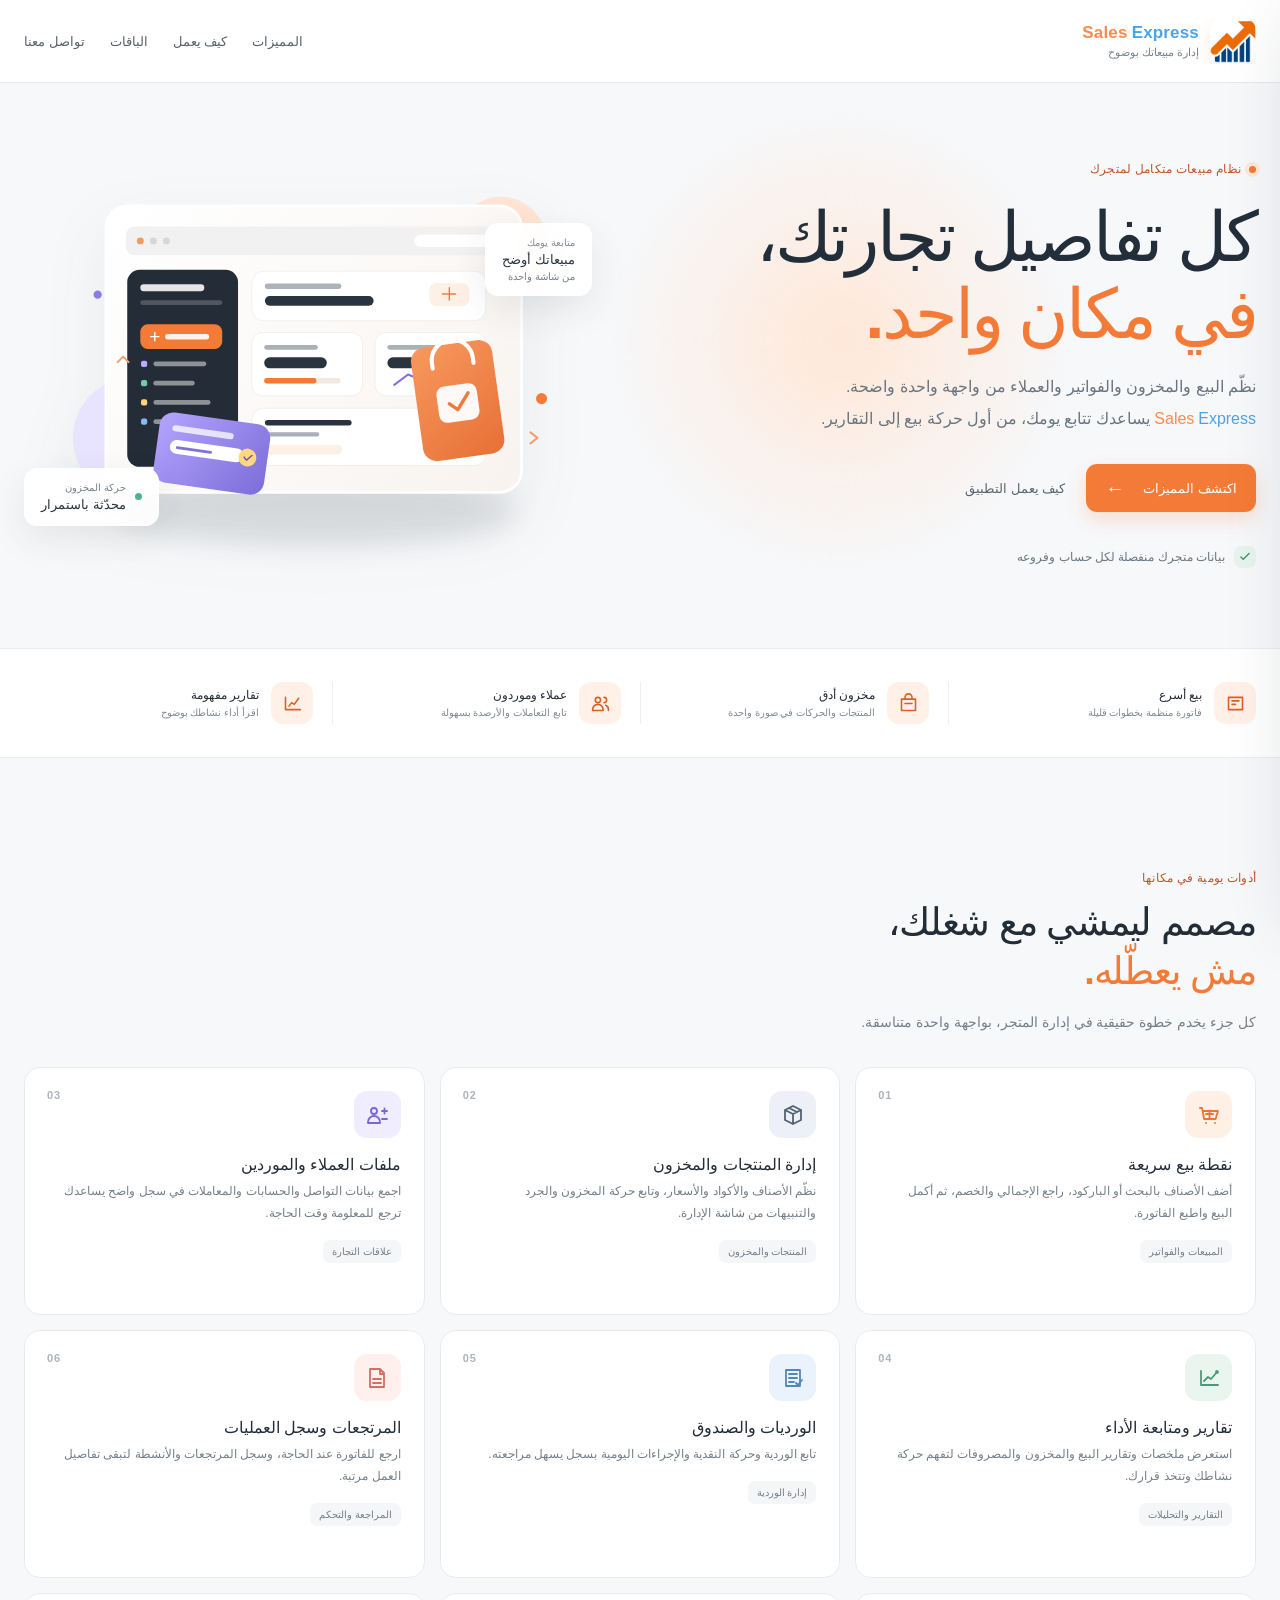
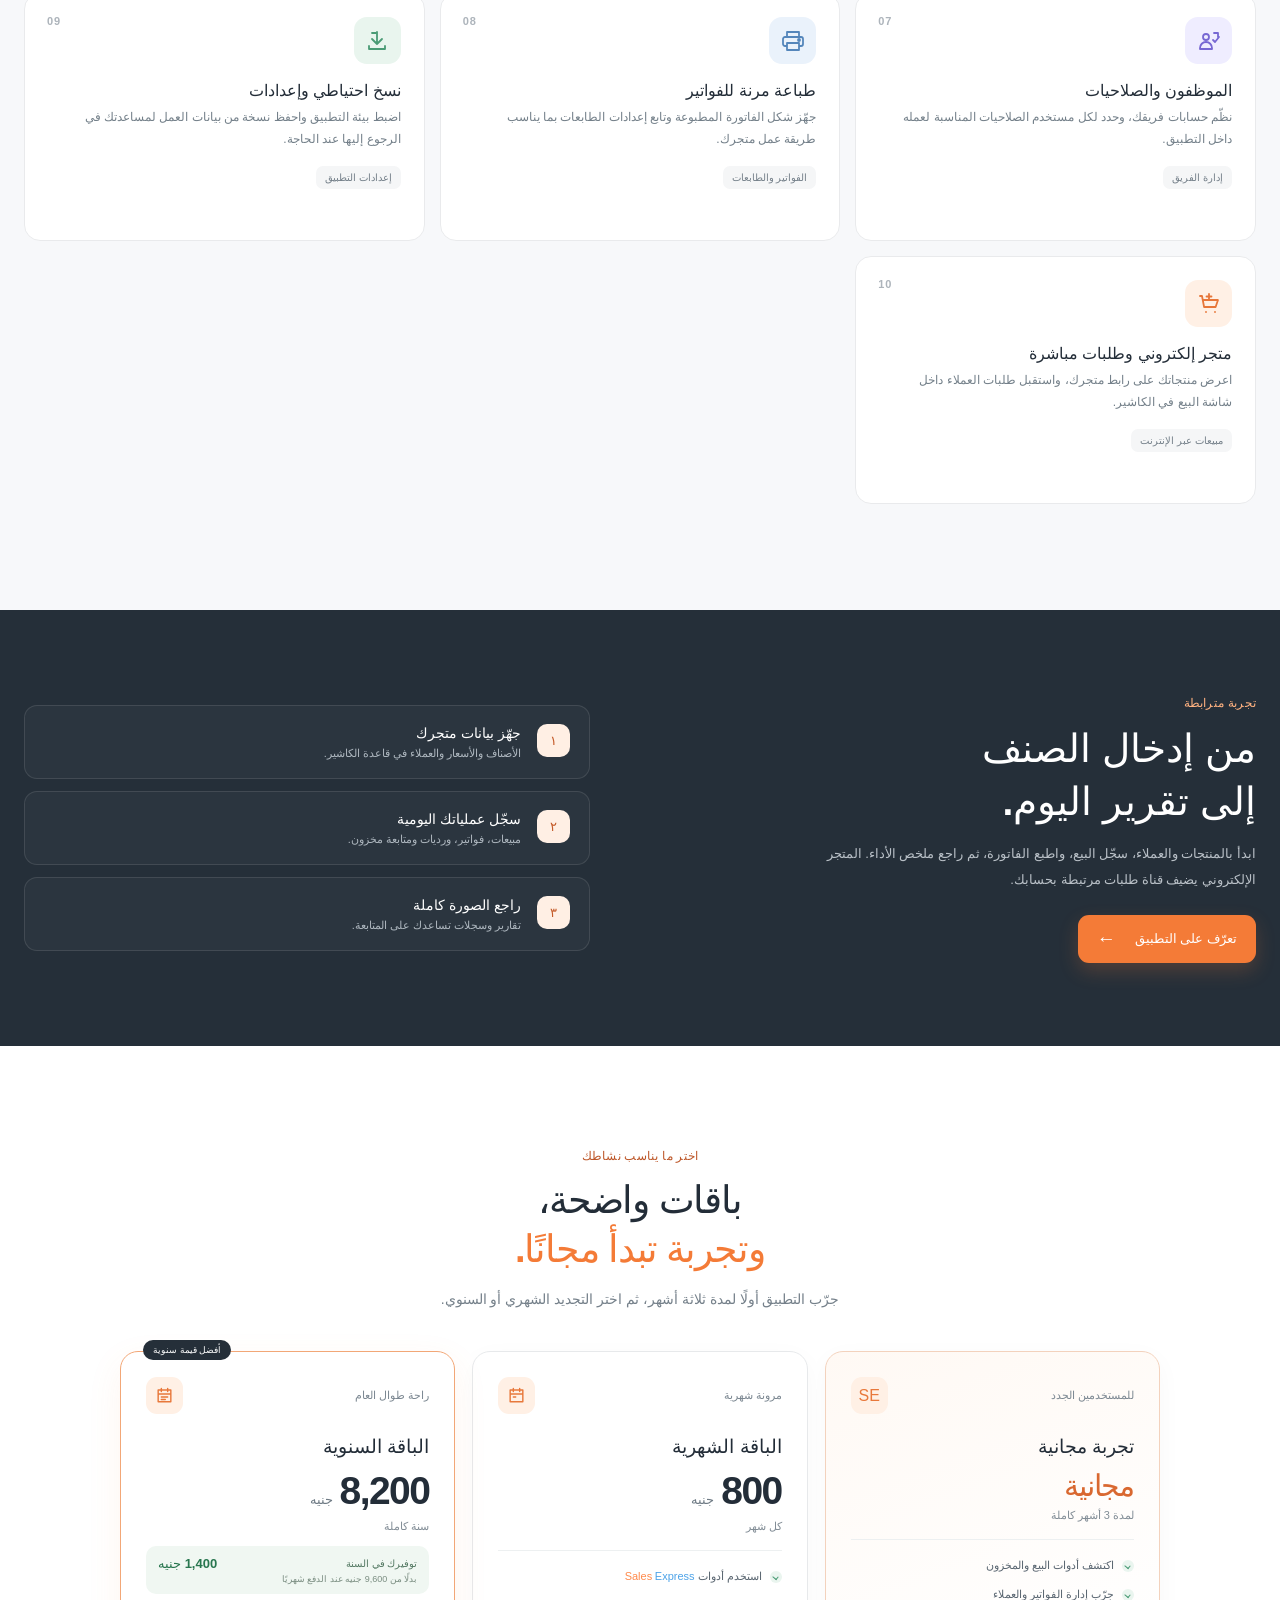
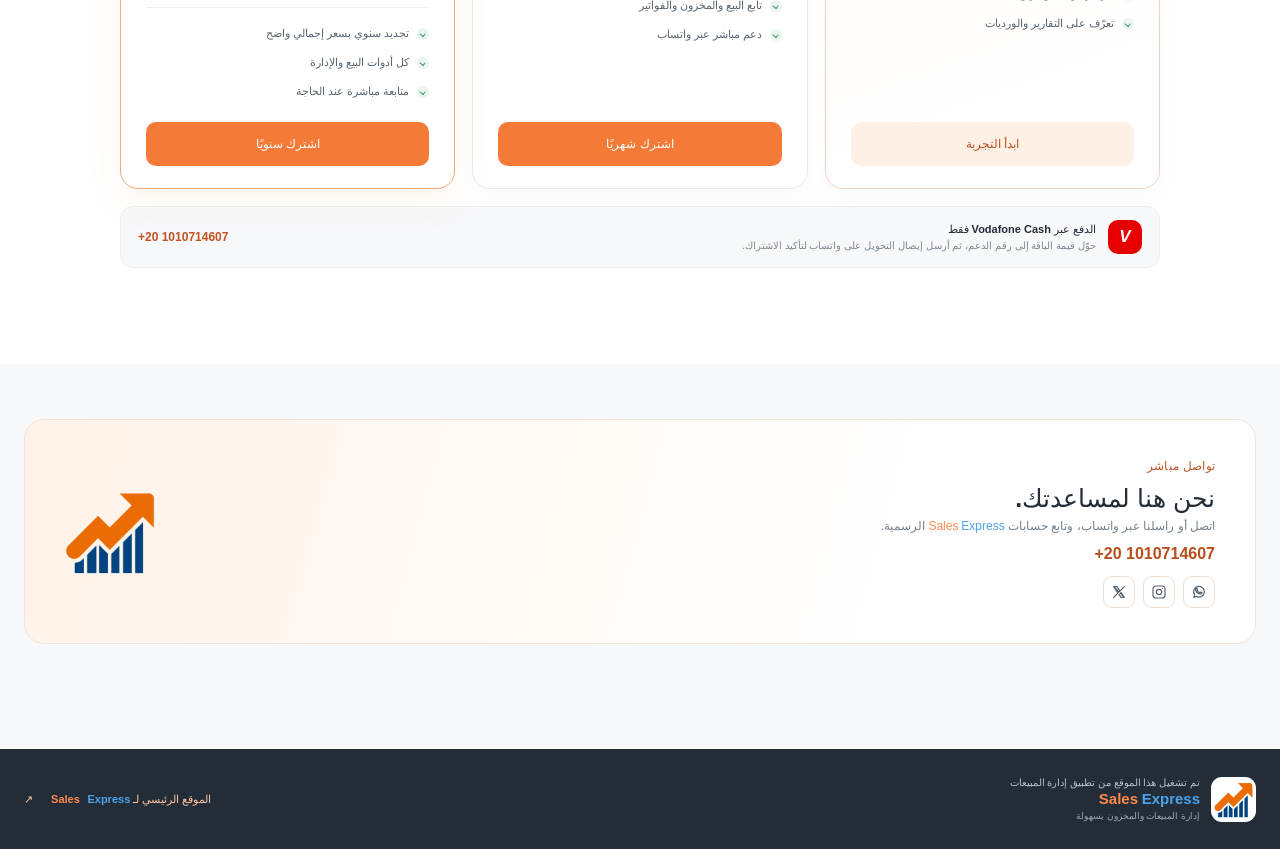
==== commit 83702163: "Use merchant identity throughout storefront" ====
--- a/index.html
+++ b/index.html
@@ -11,8 +11,8 @@
   <div id="loading" class="loading-screen" role="status" aria-live="polite"><span class="spinner"></span><span>نجهز لك التجربة...</span></div>
   <header class="site-header">
     <div class="header-main wrap">
-      <a class="app-brand" href="./" aria-label="الصفحة الرئيسية لتطبيق Sales Express">
-        <img src="assets/sales-express.png" alt="" class="app-logo"><span><strong class="brand-word"><span class="brand-sales">Sales</span><span class="brand-express">Express</span></strong><small>إدارة مبيعاتك بوضوح</small></span>
+      <a id="header-brand" class="app-brand" href="./" aria-label="الصفحة الرئيسية لتطبيق Sales Express">
+        <img id="header-logo" src="assets/sales-express.png" alt="" class="app-logo"><span><strong id="header-brand-name" class="brand-word"><span class="brand-sales">Sales</span><span class="brand-express">Express</span></strong><small id="header-brand-subtitle">إدارة مبيعاتك بوضوح</small></span>
       </a>
       <label id="store-search" class="search" hidden><svg viewBox="0 0 24 24" aria-hidden="true"><circle cx="10.8" cy="10.8" r="6.3"></circle><path d="m16 16 4.5 4.5"></path></svg><input id="search-input" type="search" placeholder="ابحث عن منتج أو كود..." autocomplete="off"><kbd>بحث</kbd></label>
       <nav class="top-links" id="marketing-nav"><a href="#features">المميزات</a><a href="#workflow">كيف يعمل</a><a href="#plans">الباقات</a><a href="#contact">تواصل معنا</a></nav>
@@ -60,11 +60,11 @@
     <section class="products-section wrap" id="products"><div class="section-heading"><div><span class="eyebrow">تسوّق بسهولة</span><h2 id="section-title">كل منتجات المتجر</h2></div><span id="product-count" class="result-count"></span></div><div id="notice" class="notice" hidden></div><section id="product-grid" class="product-grid" aria-live="polite"></section><div id="empty-state" class="empty-state" hidden><div class="empty-art"><svg viewBox="0 0 100 100"><path d="M21 31h58l-5 48H26zM35 34a15 15 0 0 1 30 0"/><path d="M40 52h20"/></svg></div><h3>لا توجد منتجات في هذا القسم</h3><p>اختر قسمًا آخر أو جرّب البحث باسم المنتج.</p></div></section>
   </main>
 
-  <footer class="app-footer"><div class="wrap footer-inner"><a class="footer-brand" href="./"><img src="assets/sales-express.png" alt="شعار Sales Express"><span><strong>تم تشغيل هذا الموقع من تطبيق إدارة المبيعات</strong><b class="brand-word"><span class="brand-sales">Sales</span><span class="brand-express">Express</span></b><small>إدارة المبيعات والمخزون بسهولة</small></span></a><a class="footer-home" href="https://salesexpress05-crypto.github.io/Sales-Express-Storefront/">الموقع الرئيسي لـ <span class="brand-word"><span class="brand-sales">Sales</span><span class="brand-express">Express</span><i class="brand-shine" aria-hidden="true"></i></span> <span>↗</span></a></div></footer>
+  <footer id="app-footer" class="app-footer"><div class="wrap footer-inner"><a class="footer-brand" href="./"><img src="assets/sales-express.png" alt="شعار Sales Express"><span><strong>تم تشغيل هذا الموقع من تطبيق إدارة المبيعات</strong><b class="brand-word"><span class="brand-sales">Sales</span><span class="brand-express">Express</span></b><small>إدارة المبيعات والمخزون بسهولة</small></span></a><a class="footer-home" href="https://salesexpress05-crypto.github.io/Sales-Express-Storefront/">الموقع الرئيسي لـ <span class="brand-word"><span class="brand-sales">Sales</span><span class="brand-express">Express</span><i class="brand-shine" aria-hidden="true"></i></span> <span>↗</span></a></div></footer>
 
   <div id="cart-overlay" class="overlay" hidden></div><aside id="cart-drawer" class="cart-drawer" aria-label="سلة التسوق" aria-hidden="true"><div class="drawer-head"><div><span class="eyebrow">مشترياتك</span><h2>سلة التسوق</h2></div><button id="cart-close" class="quiet-close" type="button" aria-label="إغلاق السلة">×</button></div><div id="cart-items" class="cart-items"></div><div class="cart-bottom"><div class="total-row"><span>الإجمالي</span><strong id="cart-total">0 ج.م</strong></div><p class="shipping-note">السعر لا يشمل التوصيل. يتم تحديد رسوم التوصيل عند التواصل معك.</p><button id="checkout-open" class="primary-button full" type="button" disabled>متابعة الشراء <span>←</span></button></div></aside>
   <div id="checkout-overlay" class="overlay modal-overlay" hidden></div><section id="checkout-modal" class="checkout-modal" role="dialog" aria-modal="true" aria-labelledby="checkout-title" aria-hidden="true"><div class="drawer-head"><div><span class="eyebrow">خطوة أخيرة</span><h2 id="checkout-title">بيانات التوصيل</h2></div><button id="checkout-close" class="quiet-close" type="button" aria-label="إغلاق">×</button></div><p class="modal-summary">أدخل بياناتك ليراجع المتجر طلبك ويتواصل معك لتأكيد التوصيل.</p><form id="checkout-form"><label>الاسم الكامل<input name="customerName" maxlength="100" required autocomplete="name"></label><label>رقم الهاتف<input name="phone" type="tel" maxlength="30" required autocomplete="tel" inputmode="tel"></label><label>العنوان بالتفصيل<textarea name="address" maxlength="500" required rows="3" autocomplete="street-address"></textarea></label><label>ملاحظات إضافية <span class="optional">اختياري</span><textarea name="notes" maxlength="300" rows="2"></textarea></label><div class="checkout-total"><span>الإجمالي قبل التوصيل</span><strong id="checkout-total">0 ج.م</strong></div><button id="submit-order" class="primary-button full" type="submit">إرسال الطلب</button><p id="checkout-message" class="form-message" role="status"></p></form></section>
 
-  <div id="frame-overlay" class="frame-overlay" hidden><section class="frame-modal" role="dialog" aria-modal="true" aria-label="تفاصيل المتجر"><div class="frame-topbar"><span class="frame-brand"><img src="assets/sales-express.png" alt=""><b class="brand-word"><span class="brand-sales">Sales</span><span class="brand-express">Express</span></b></span><button id="frame-close" class="quiet-close" type="button" aria-label="إغلاق">×</button></div><iframe id="store-frame" title="تفاصيل المتجر أو المنتج" src="about:blank" loading="eager" sandbox="allow-scripts allow-same-origin"></iframe></section></div>
+  <div id="frame-overlay" class="frame-overlay" hidden><section class="frame-modal" role="dialog" aria-modal="true" aria-label="تفاصيل المتجر"><div class="frame-topbar"><span class="frame-brand"><img id="frame-brand-logo" src="" alt=""><b id="frame-brand-name">تفاصيل المنتج</b></span><button id="frame-close" class="quiet-close" type="button" aria-label="إغلاق">×</button></div><iframe id="store-frame" title="تفاصيل المتجر أو المنتج" src="about:blank" loading="eager" sandbox="allow-scripts allow-same-origin"></iframe></section></div>
 </body></html>
 
--- a/styles.css
+++ b/styles.css
@@ -15,3 +15,8 @@
 @media(prefers-reduced-motion:reduce){*,*:before,*:after{scroll-behavior:auto!important;animation-duration:.01ms!important;animation-iteration-count:1!important;transition-duration:.01ms!important}}
 :root{--brand-orange:#FF8A4C;--brand-blue:#4DA3E8}.brand-word{position:relative;isolation:isolate;display:inline-flex;align-items:baseline;gap:.24em;direction:ltr;white-space:nowrap;overflow:hidden;vertical-align:baseline;line-height:1.2}.brand-sales{color:var(--brand-orange)}.brand-express{color:var(--brand-blue)}.brand-shine{position:absolute;z-index:2;top:-40%;bottom:-40%;left:-45%;width:25%;pointer-events:none;transform:skewX(-18deg);background:linear-gradient(90deg,transparent 0%,#ffffff22 25%,#ffffffed 50%,#ffffff22 75%,transparent 100%);animation:brand-reflection 3.6s ease-in-out infinite}@keyframes brand-reflection{0%,34%{left:-45%;opacity:0}40%{opacity:.7}70%,100%{left:130%;opacity:0}}.app-brand strong.brand-word{display:inline-flex}.footer-brand .brand-word,.frame-brand .brand-word{display:inline-flex}
 .app-brand,.footer-brand,.frame-brand{position:relative;isolation:isolate;overflow:hidden}.app-brand:after,.footer-brand:after,.frame-brand:after{content:"";position:absolute;z-index:3;top:-30%;bottom:-30%;left:-45%;width:22%;pointer-events:none;transform:skewX(-18deg);background:linear-gradient(90deg,transparent,#ffffff24 24%,#ffffffd9 50%,#ffffff24 76%,transparent);animation:brand-mark-reflection 3.6s ease-in-out infinite}@keyframes brand-mark-reflection{0%,34%{left:-45%;opacity:0}40%{opacity:.72}70%,100%{left:130%;opacity:0}}
+
+/* Store mode uses the merchant's identity only. */
+.store-mode .site-header{background:#fffffff7;box-shadow:0 5px 22px #17212a08}.store-mode .header-main{gap:18px}.store-mode .app-brand{min-width:190px;max-width:285px}.store-mode .app-brand:after{display:none}.store-mode .app-logo{width:48px;height:48px;border:1px solid #edf0f1;border-radius:14px;padding:3px;box-shadow:none;background:#fff}.store-mode .store-brand-name{display:block;overflow:hidden;text-overflow:ellipsis;white-space:nowrap;color:#26313a;font-size:15px;font-weight:800;letter-spacing:0}.store-mode .app-brand small{font-size:10px;color:#87919a}.store-mode .header-actions{gap:3px}.store-mode .header-icon-button{min-width:42px;padding:0 10px;border:1px solid transparent}.store-mode .header-icon-button:hover{border-color:#f0d4c4;background:#fff7f2}.store-mode .cart-button{border-radius:10px}.store-mode .store-hero{min-height:292px;margin-top:24px;padding:36px 46px;border-radius:17px;background:linear-gradient(115deg,#25313a,#34424d)}.store-mode .store-hero h1{font-size:38px}.store-mode .store-hero p{max-width:430px}.store-mode .products-section{padding-top:7px}.store-mode .section-heading{padding-bottom:13px;border-bottom:1px solid #e8ebed}.store-mode .product-grid{gap:12px}.store-mode .product-card{border-radius:12px}.frame-brand{display:flex;align-items:center;gap:8px;color:#34414a;font-size:12px;font-weight:800}.frame-brand:after{display:none}.frame-brand img{width:28px;height:28px;padding:2px;border:1px solid #e8ebed;border-radius:8px;object-fit:contain;background:#fff}.frame-brand img[hidden]{display:none}.store-mode .frame-modal{overflow:hidden}.store-mode .frame-topbar{background:#fff;border-bottom:1px solid #eef0f1}
+@media(max-width:850px){.store-mode .app-brand{min-width:135px}.store-mode .app-logo{width:40px;height:40px}.store-mode .store-brand-name{font-size:13px}.store-mode .header-icon-button{padding:0 8px}.store-mode .store-hero{padding:29px 30px}.store-mode .store-hero h1{font-size:34px}}
+@media(max-width:620px){.store-mode .header-main{gap:7px}.store-mode .app-brand{min-width:0;flex:1}.store-mode .app-brand small{font-size:8px}.store-mode .header-actions{margin-inline-start:auto}.store-mode .header-icon-button{width:35px;min-width:35px;padding:0}.store-mode .header-icon-button span{display:none}.store-mode .cart-button{padding:0 9px}.store-mode .store-hero{min-height:315px;padding:27px 22px}.store-mode .store-hero h1{font-size:32px}.store-mode .store-hero-art{opacity:.3}.store-mode .search{order:3}.store-mode .product-grid{gap:10px}.store-mode .section-heading{align-items:center}}
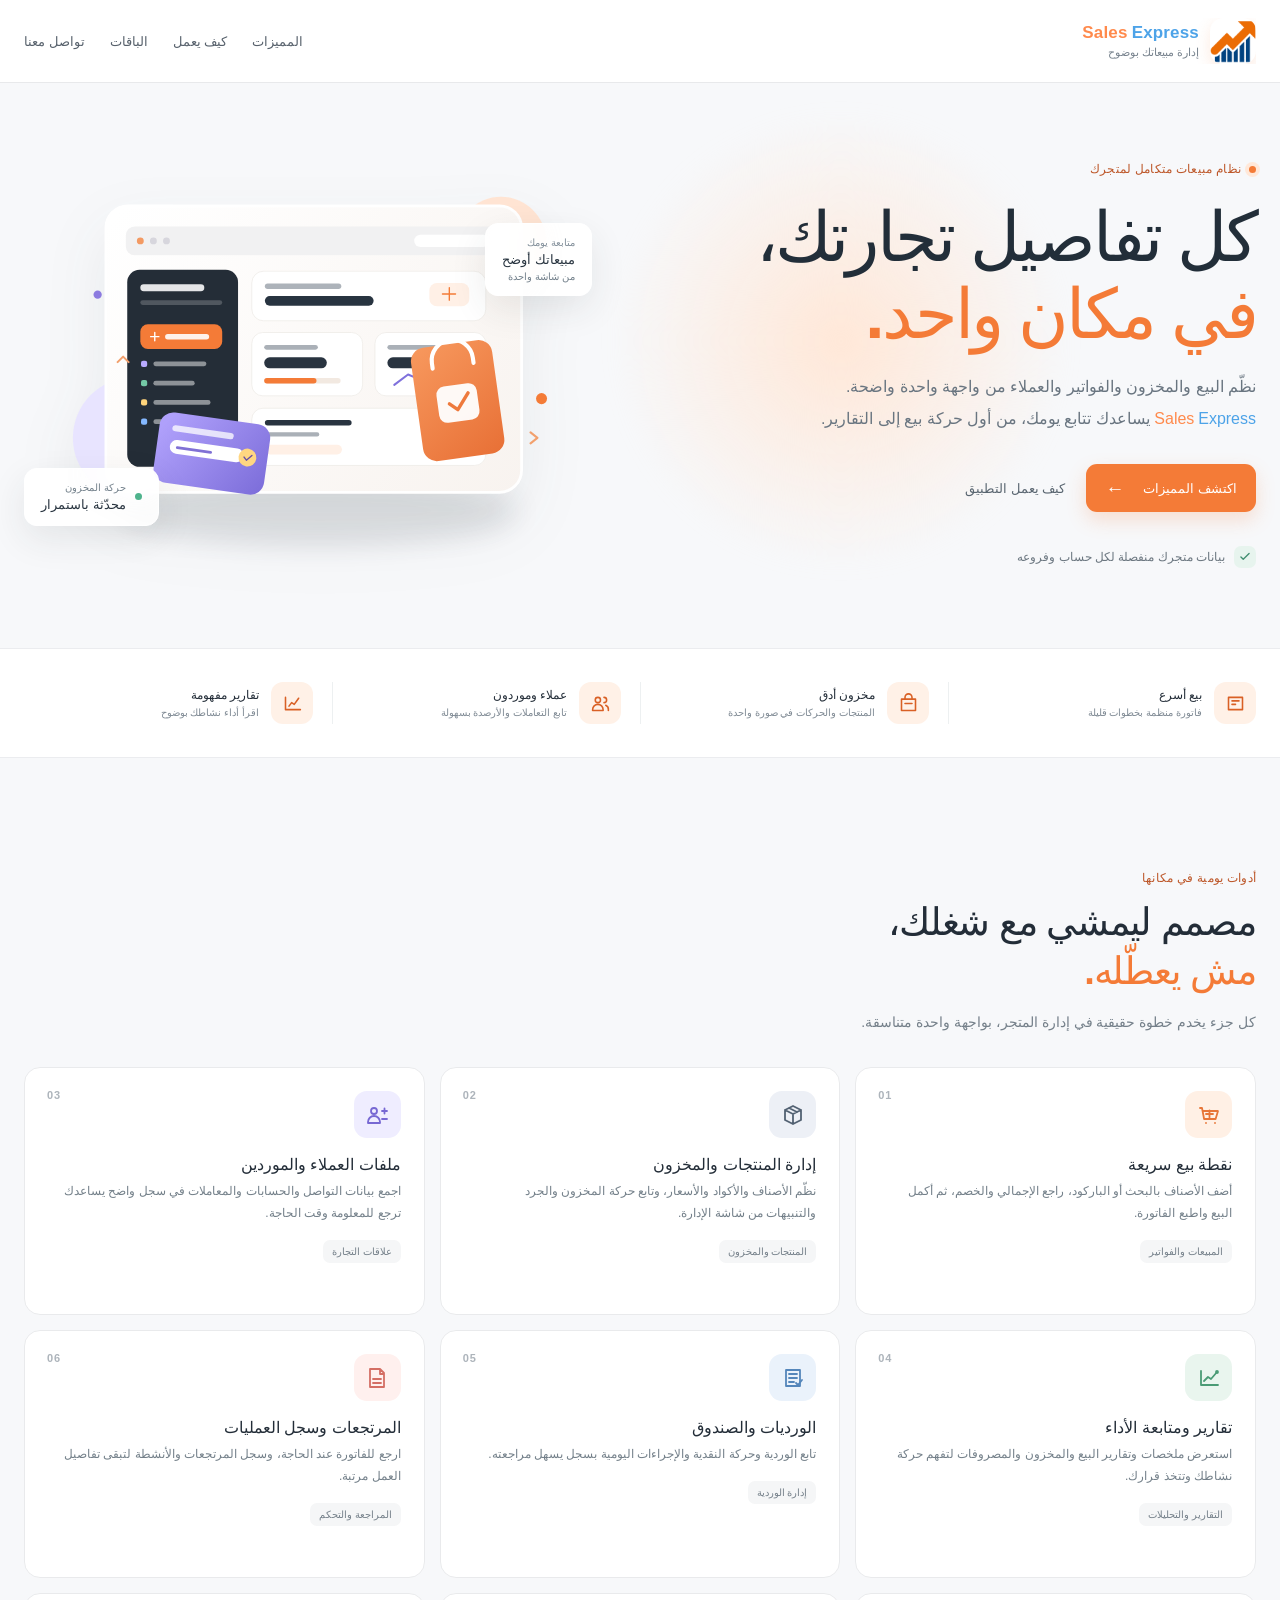
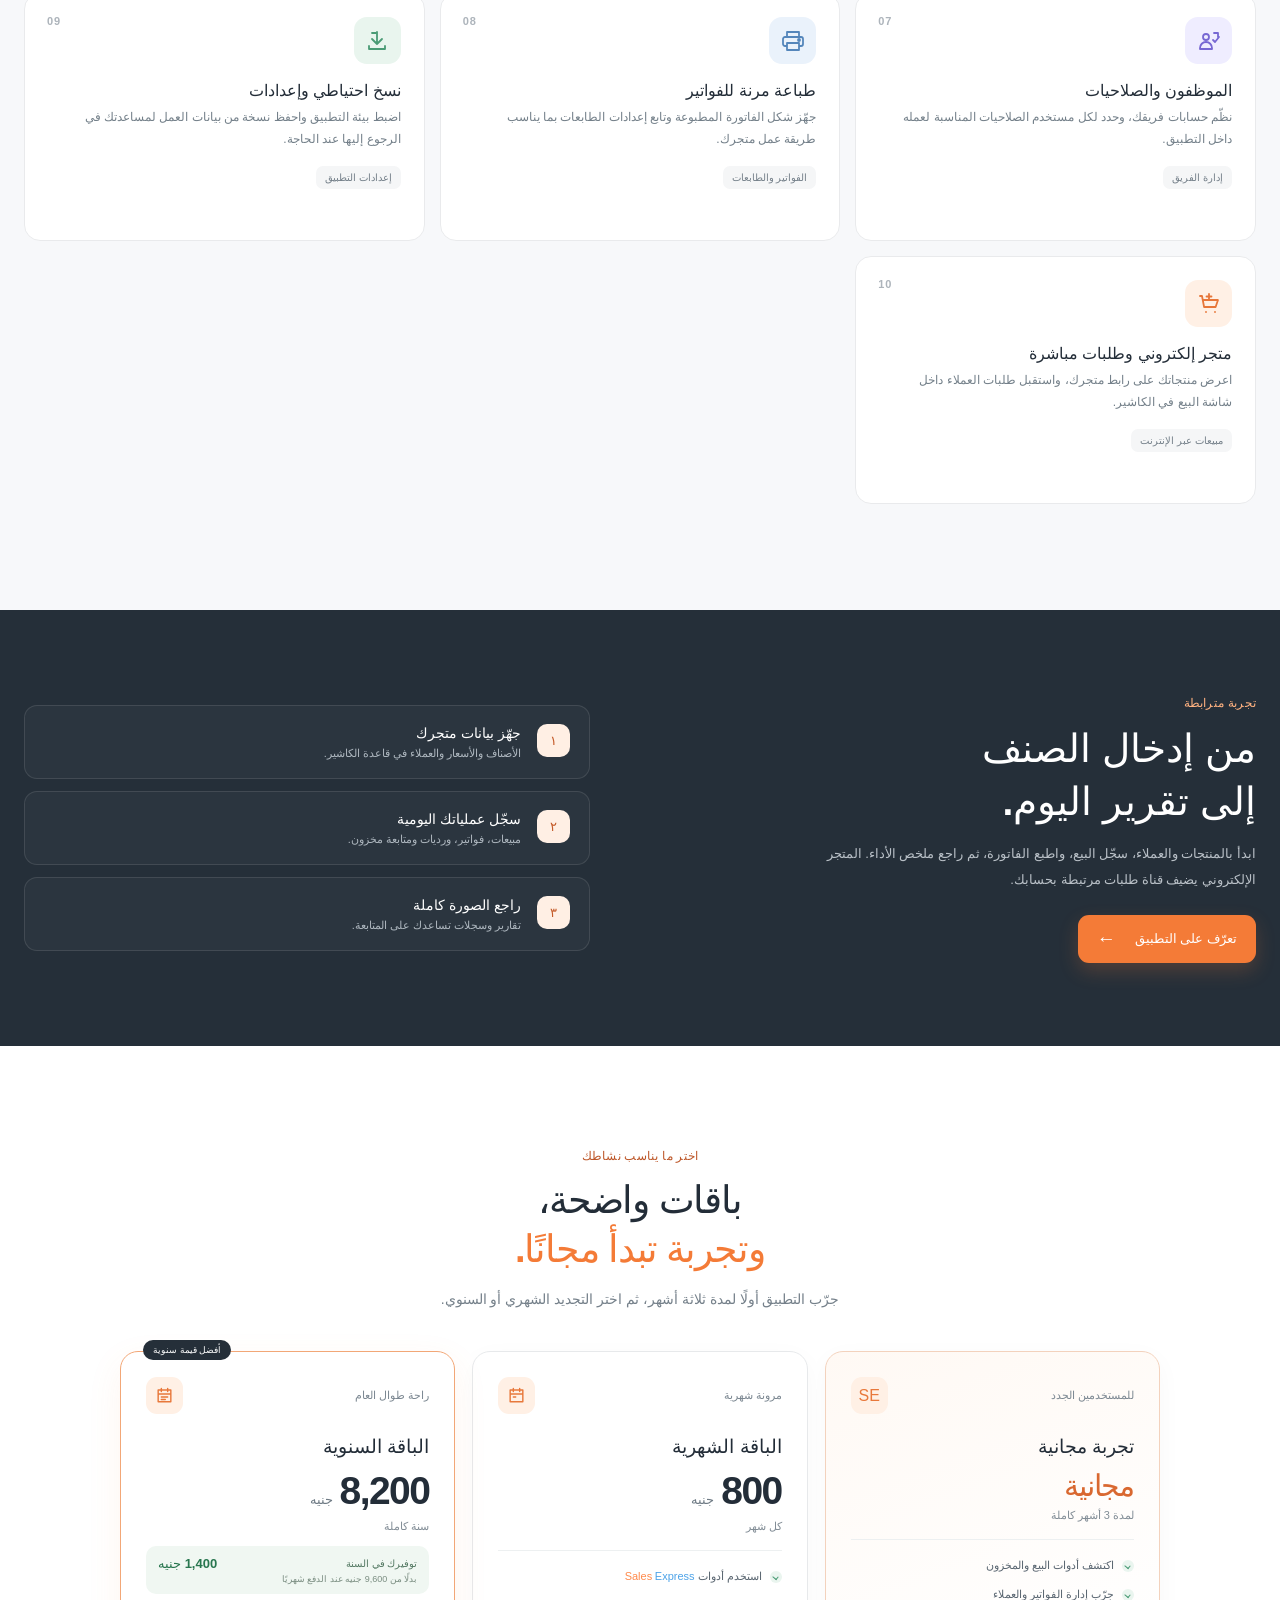
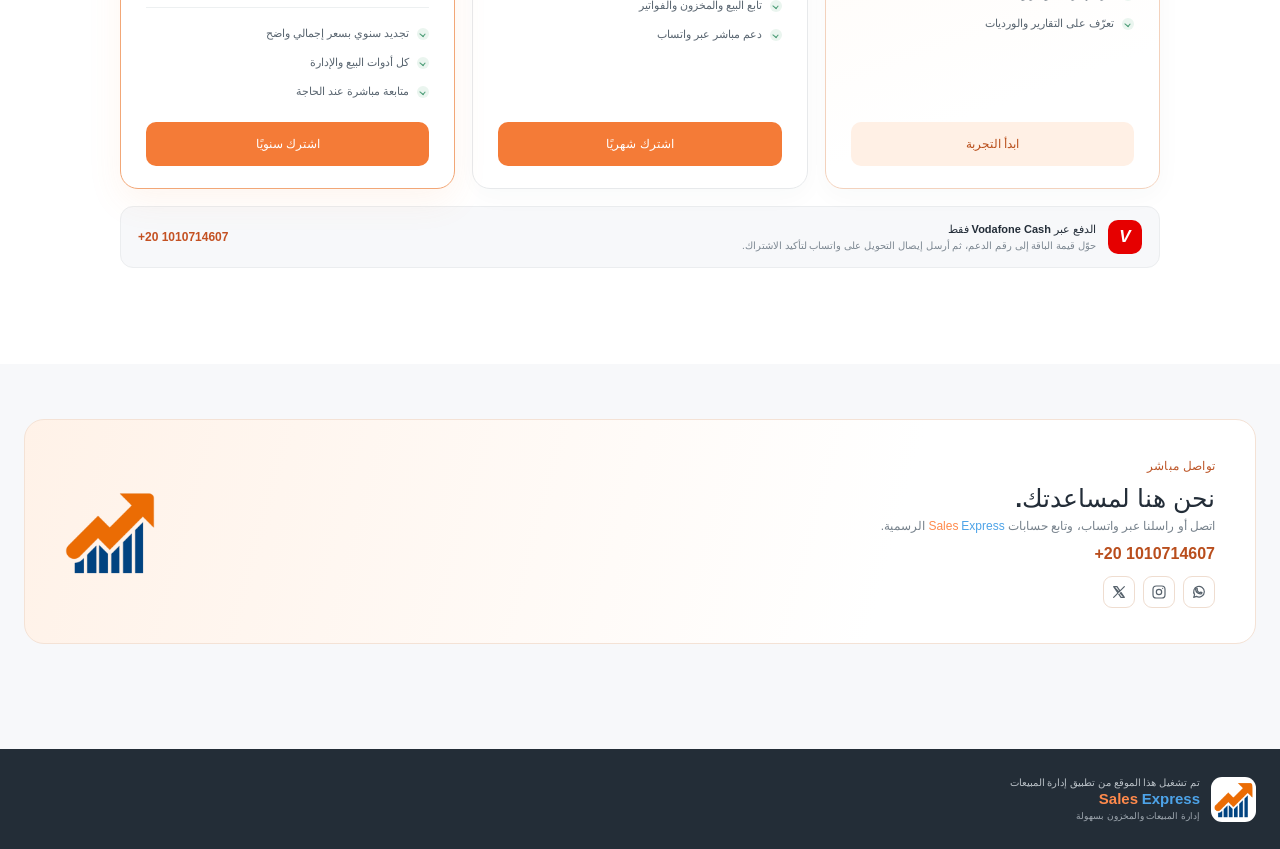
==== commit 34ed1de9: "Improve mobile storefront layout and settings grid" ====
--- a/index.html
+++ b/index.html
@@ -4,7 +4,11 @@
   <meta charset="utf-8"><meta name="viewport" content="width=device-width, initial-scale=1">
   <meta name="theme-color" content="#f7f8fa"><meta name="description" content="Sales Express — نظام إدارة مبيعات ومخزون وفواتير متكامل.">
   <title>Sales Express | إدارة مبيعاتك بسهولة</title>
-  <link rel="icon" href="assets/sales-express.ico"><link rel="stylesheet" href="styles.css">
+  <link rel="icon" href="assets/sales-express.ico"><link rel="stylesheet" href="styles.css"><style>
+    .footer-inner{justify-content:flex-start}.cart-drawer[aria-hidden="true"]{visibility:hidden;pointer-events:none}.cart-drawer.open{visibility:visible}
+    .store-mode .store-hero{min-height:230px;padding:27px 36px;background-image:linear-gradient(90deg,#202b35f5 0%,#202b35e8 43%,#202b358f 100%),url("assets/storefront-hero.svg");background-size:cover;background-position:center}.store-mode .store-hero-art{display:none}
+    @media(max-width:620px){.store-mode .store-hero{min-height:210px;margin-top:12px;margin-bottom:18px;padding:21px 18px;background-position:center}.store-mode .store-hero h1{font-size:26px;margin:9px 0}.store-mode .store-hero p{font-size:10px;line-height:1.7;max-width:245px}.store-mode .store-hero .primary-link{min-height:36px;font-size:10px}.store-mode .store-promise{margin-top:9px}.footer-inner{justify-content:center;text-align:center}.footer-brand{text-align:right}}
+  </style>
   <script src="firebase-config.js" defer></script><script src="storefront.js" defer></script>
 </head>
 <body>
@@ -56,11 +60,12 @@
 
   <main id="storefront-view" class="storefront-view" hidden>
     <section class="store-hero wrap"><div class="store-hero-copy"><span class="eyebrow"><i></i><span id="store-hero-kicker">تسوق من متجرك المفضل</span></span><h1>اختيارات تستحق<br><em>أن تكون لك.</em></h1><p>تصفح المنتجات حسب القسم، افتح التفاصيل والصور، ثم أرسل طلبك للمتجر بسهولة.</p><a href="#products" class="primary-link">ابدأ التصفح <span>←</span></a><div class="store-promise"><span></span> طلبك يصل مباشرة إلى المتجر</div></div><img class="store-hero-art" src="assets/storefront-hero.svg" alt=""/></section>
+    <nav id="quick-category-nav" class="quick-category-nav wrap" aria-label="التنقل السريع بين الأقسام"></nav>
     <section id="customer-orders" class="customer-orders wrap" hidden><div class="section-heading"><div><span class="eyebrow">متابعة مشترياتك</span><h2>طلباتي على هذا الجهاز</h2></div><button id="orders-close" class="quiet-close" type="button" aria-label="إخفاء الطلبات">×</button></div><div id="order-history-list" class="order-history-list"></div></section>
     <section class="products-section wrap" id="products"><div class="section-heading"><div><span class="eyebrow">تسوّق بسهولة</span><h2 id="section-title">كل منتجات المتجر</h2></div><span id="product-count" class="result-count"></span></div><div id="notice" class="notice" hidden></div><section id="product-grid" class="product-grid" aria-live="polite"></section><div id="empty-state" class="empty-state" hidden><div class="empty-art"><svg viewBox="0 0 100 100"><path d="M21 31h58l-5 48H26zM35 34a15 15 0 0 1 30 0"/><path d="M40 52h20"/></svg></div><h3>لا توجد منتجات في هذا القسم</h3><p>اختر قسمًا آخر أو جرّب البحث باسم المنتج.</p></div></section>
   </main>
 
-  <footer id="app-footer" class="app-footer"><div class="wrap footer-inner"><a class="footer-brand" href="./"><img src="assets/sales-express.png" alt="شعار Sales Express"><span><strong>تم تشغيل هذا الموقع من تطبيق إدارة المبيعات</strong><b class="brand-word"><span class="brand-sales">Sales</span><span class="brand-express">Express</span></b><small>إدارة المبيعات والمخزون بسهولة</small></span></a><a class="footer-home" href="https://salesexpress05-crypto.github.io/Sales-Express-Storefront/">الموقع الرئيسي لـ <span class="brand-word"><span class="brand-sales">Sales</span><span class="brand-express">Express</span><i class="brand-shine" aria-hidden="true"></i></span> <span>↗</span></a></div></footer>
+  <footer id="app-footer" class="app-footer"><div class="wrap footer-inner"><a class="footer-brand" href="https://salesexpress05-crypto.github.io/Sales-Express-Storefront/"><img src="assets/sales-express.png" alt="شعار Sales Express"><span><strong>تم تشغيل هذا الموقع من تطبيق إدارة المبيعات</strong><b class="brand-word"><span class="brand-sales">Sales</span><span class="brand-express">Express</span></b><small>إدارة المبيعات والمخزون بسهولة</small></span></a></div></footer>
 
   <div id="cart-overlay" class="overlay" hidden></div><aside id="cart-drawer" class="cart-drawer" aria-label="سلة التسوق" aria-hidden="true"><div class="drawer-head"><div><span class="eyebrow">مشترياتك</span><h2>سلة التسوق</h2></div><button id="cart-close" class="quiet-close" type="button" aria-label="إغلاق السلة">×</button></div><div id="cart-items" class="cart-items"></div><div class="cart-bottom"><div class="total-row"><span>الإجمالي</span><strong id="cart-total">0 ج.م</strong></div><p class="shipping-note">السعر لا يشمل التوصيل. يتم تحديد رسوم التوصيل عند التواصل معك.</p><button id="checkout-open" class="primary-button full" type="button" disabled>متابعة الشراء <span>←</span></button></div></aside>
   <div id="checkout-overlay" class="overlay modal-overlay" hidden></div><section id="checkout-modal" class="checkout-modal" role="dialog" aria-modal="true" aria-labelledby="checkout-title" aria-hidden="true"><div class="drawer-head"><div><span class="eyebrow">خطوة أخيرة</span><h2 id="checkout-title">بيانات التوصيل</h2></div><button id="checkout-close" class="quiet-close" type="button" aria-label="إغلاق">×</button></div><p class="modal-summary">أدخل بياناتك ليراجع المتجر طلبك ويتواصل معك لتأكيد التوصيل.</p><form id="checkout-form"><label>الاسم الكامل<input name="customerName" maxlength="100" required autocomplete="name"></label><label>رقم الهاتف<input name="phone" type="tel" maxlength="30" required autocomplete="tel" inputmode="tel"></label><label>العنوان بالتفصيل<textarea name="address" maxlength="500" required rows="3" autocomplete="street-address"></textarea></label><label>ملاحظات إضافية <span class="optional">اختياري</span><textarea name="notes" maxlength="300" rows="2"></textarea></label><div class="checkout-total"><span>الإجمالي قبل التوصيل</span><strong id="checkout-total">0 ج.م</strong></div><button id="submit-order" class="primary-button full" type="submit">إرسال الطلب</button><p id="checkout-message" class="form-message" role="status"></p></form></section>
--- a/styles.css
+++ b/styles.css
@@ -18,5 +18,6 @@
 
 /* Store mode uses the merchant's identity only. */
 .store-mode .site-header{background:#fffffff7;box-shadow:0 5px 22px #17212a08}.store-mode .header-main{gap:18px}.store-mode .app-brand{min-width:190px;max-width:285px}.store-mode .app-brand:after{display:none}.store-mode .app-logo{width:48px;height:48px;border:1px solid #edf0f1;border-radius:14px;padding:3px;box-shadow:none;background:#fff}.store-mode .store-brand-name{display:block;overflow:hidden;text-overflow:ellipsis;white-space:nowrap;color:#26313a;font-size:15px;font-weight:800;letter-spacing:0}.store-mode .app-brand small{font-size:10px;color:#87919a}.store-mode .header-actions{gap:3px}.store-mode .header-icon-button{min-width:42px;padding:0 10px;border:1px solid transparent}.store-mode .header-icon-button:hover{border-color:#f0d4c4;background:#fff7f2}.store-mode .cart-button{border-radius:10px}.store-mode .store-hero{min-height:292px;margin-top:24px;padding:36px 46px;border-radius:17px;background:linear-gradient(115deg,#25313a,#34424d)}.store-mode .store-hero h1{font-size:38px}.store-mode .store-hero p{max-width:430px}.store-mode .products-section{padding-top:7px}.store-mode .section-heading{padding-bottom:13px;border-bottom:1px solid #e8ebed}.store-mode .product-grid{gap:12px}.store-mode .product-card{border-radius:12px}.frame-brand{display:flex;align-items:center;gap:8px;color:#34414a;font-size:12px;font-weight:800}.frame-brand:after{display:none}.frame-brand img{width:28px;height:28px;padding:2px;border:1px solid #e8ebed;border-radius:8px;object-fit:contain;background:#fff}.frame-brand img[hidden]{display:none}.store-mode .frame-modal{overflow:hidden}.store-mode .frame-topbar{background:#fff;border-bottom:1px solid #eef0f1}
+.quick-category-nav{display:flex;align-items:center;gap:8px;overflow-x:auto;margin-bottom:31px;padding:2px 1px 9px;scrollbar-width:thin}.quick-category-chip{height:38px;flex:0 0 auto;padding:0 14px;border:1px solid #e6e9eb;border-radius:999px;background:#fff;color:#58646e;font-size:11px;font-weight:750;white-space:nowrap;transition:.18s}.quick-category-chip:hover{border-color:#f2bb99;color:#bc571f;background:#fff9f5}.quick-category-chip.active{border-color:#f47b37;background:#f47b37;color:#fff;box-shadow:0 6px 16px #f47b3733}.quick-category-chip .category-dot{display:inline-block;vertical-align:middle;margin-inline-end:7px;background:currentColor;box-shadow:none}
 @media(max-width:850px){.store-mode .app-brand{min-width:135px}.store-mode .app-logo{width:40px;height:40px}.store-mode .store-brand-name{font-size:13px}.store-mode .header-icon-button{padding:0 8px}.store-mode .store-hero{padding:29px 30px}.store-mode .store-hero h1{font-size:34px}}
 @media(max-width:620px){.store-mode .header-main{gap:7px}.store-mode .app-brand{min-width:0;flex:1}.store-mode .app-brand small{font-size:8px}.store-mode .header-actions{margin-inline-start:auto}.store-mode .header-icon-button{width:35px;min-width:35px;padding:0}.store-mode .header-icon-button span{display:none}.store-mode .cart-button{padding:0 9px}.store-mode .store-hero{min-height:315px;padding:27px 22px}.store-mode .store-hero h1{font-size:32px}.store-mode .store-hero-art{opacity:.3}.store-mode .search{order:3}.store-mode .product-grid{gap:10px}.store-mode .section-heading{align-items:center}}
